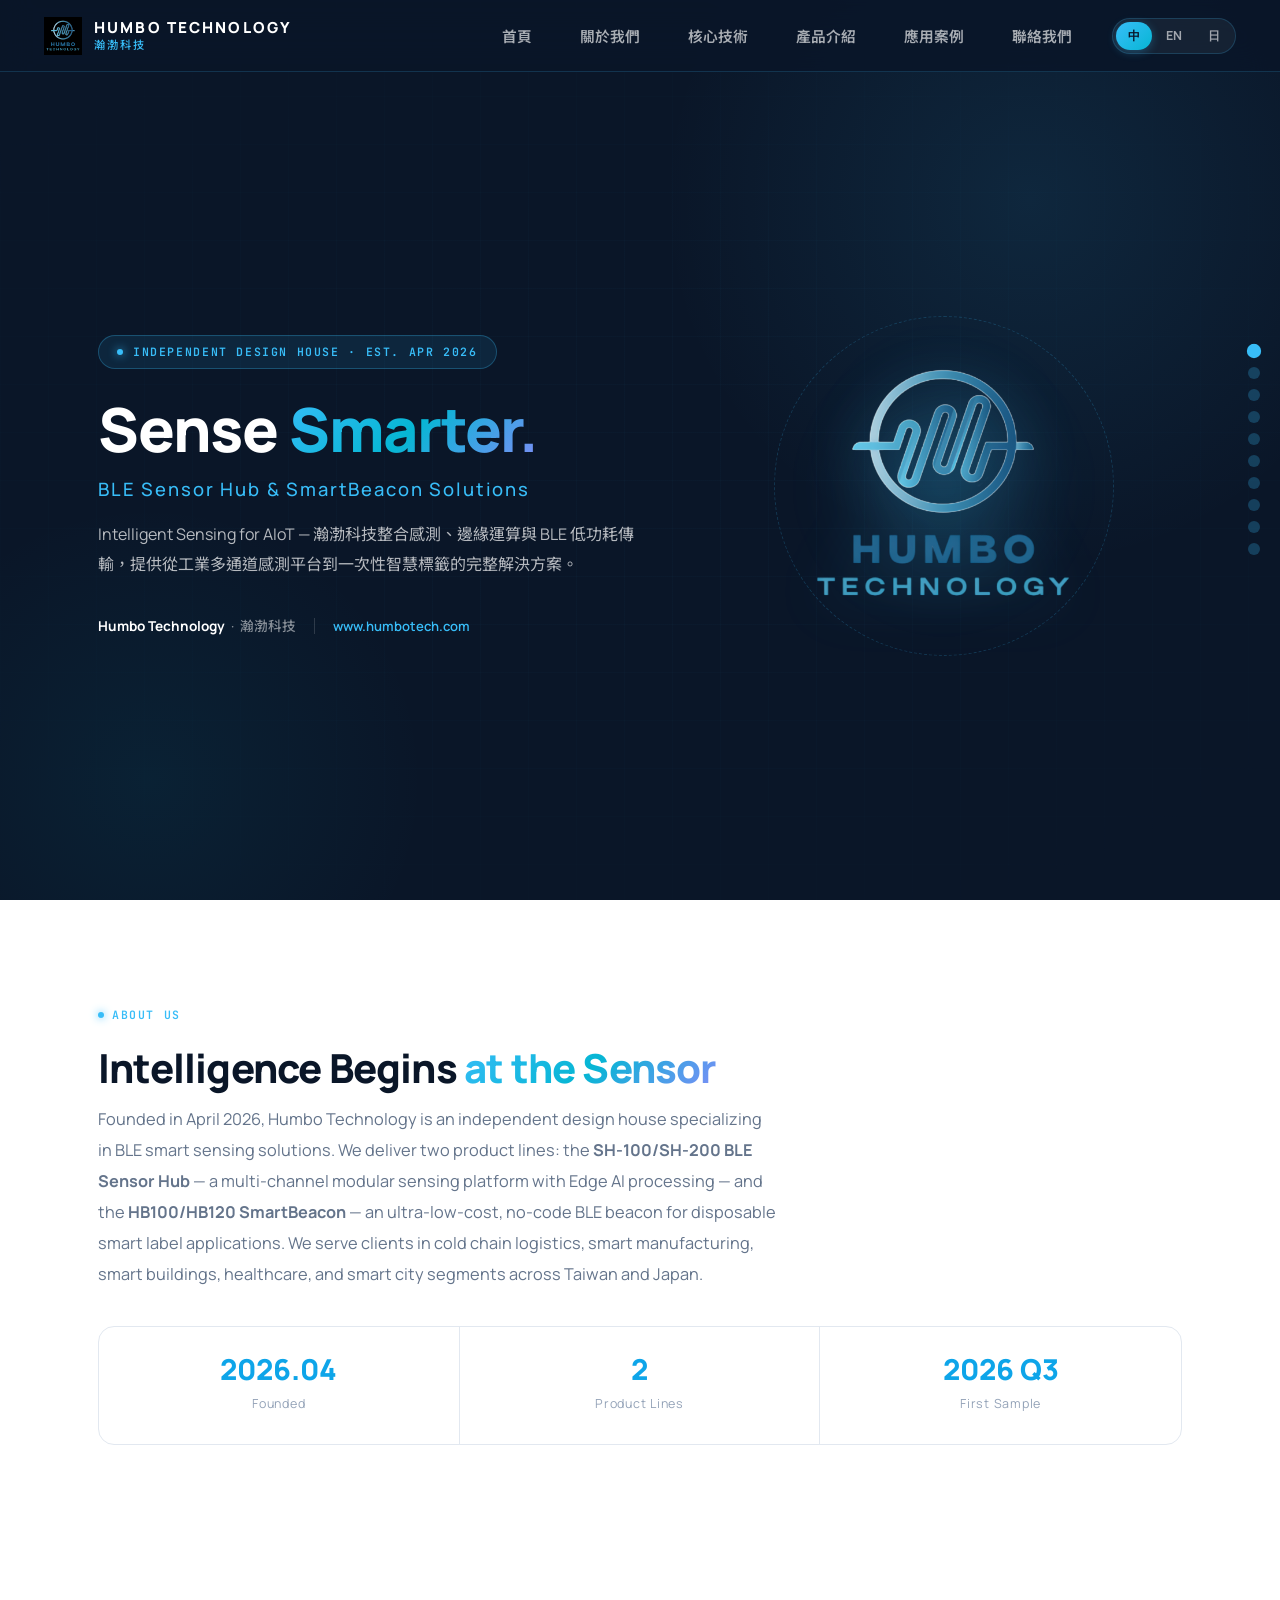
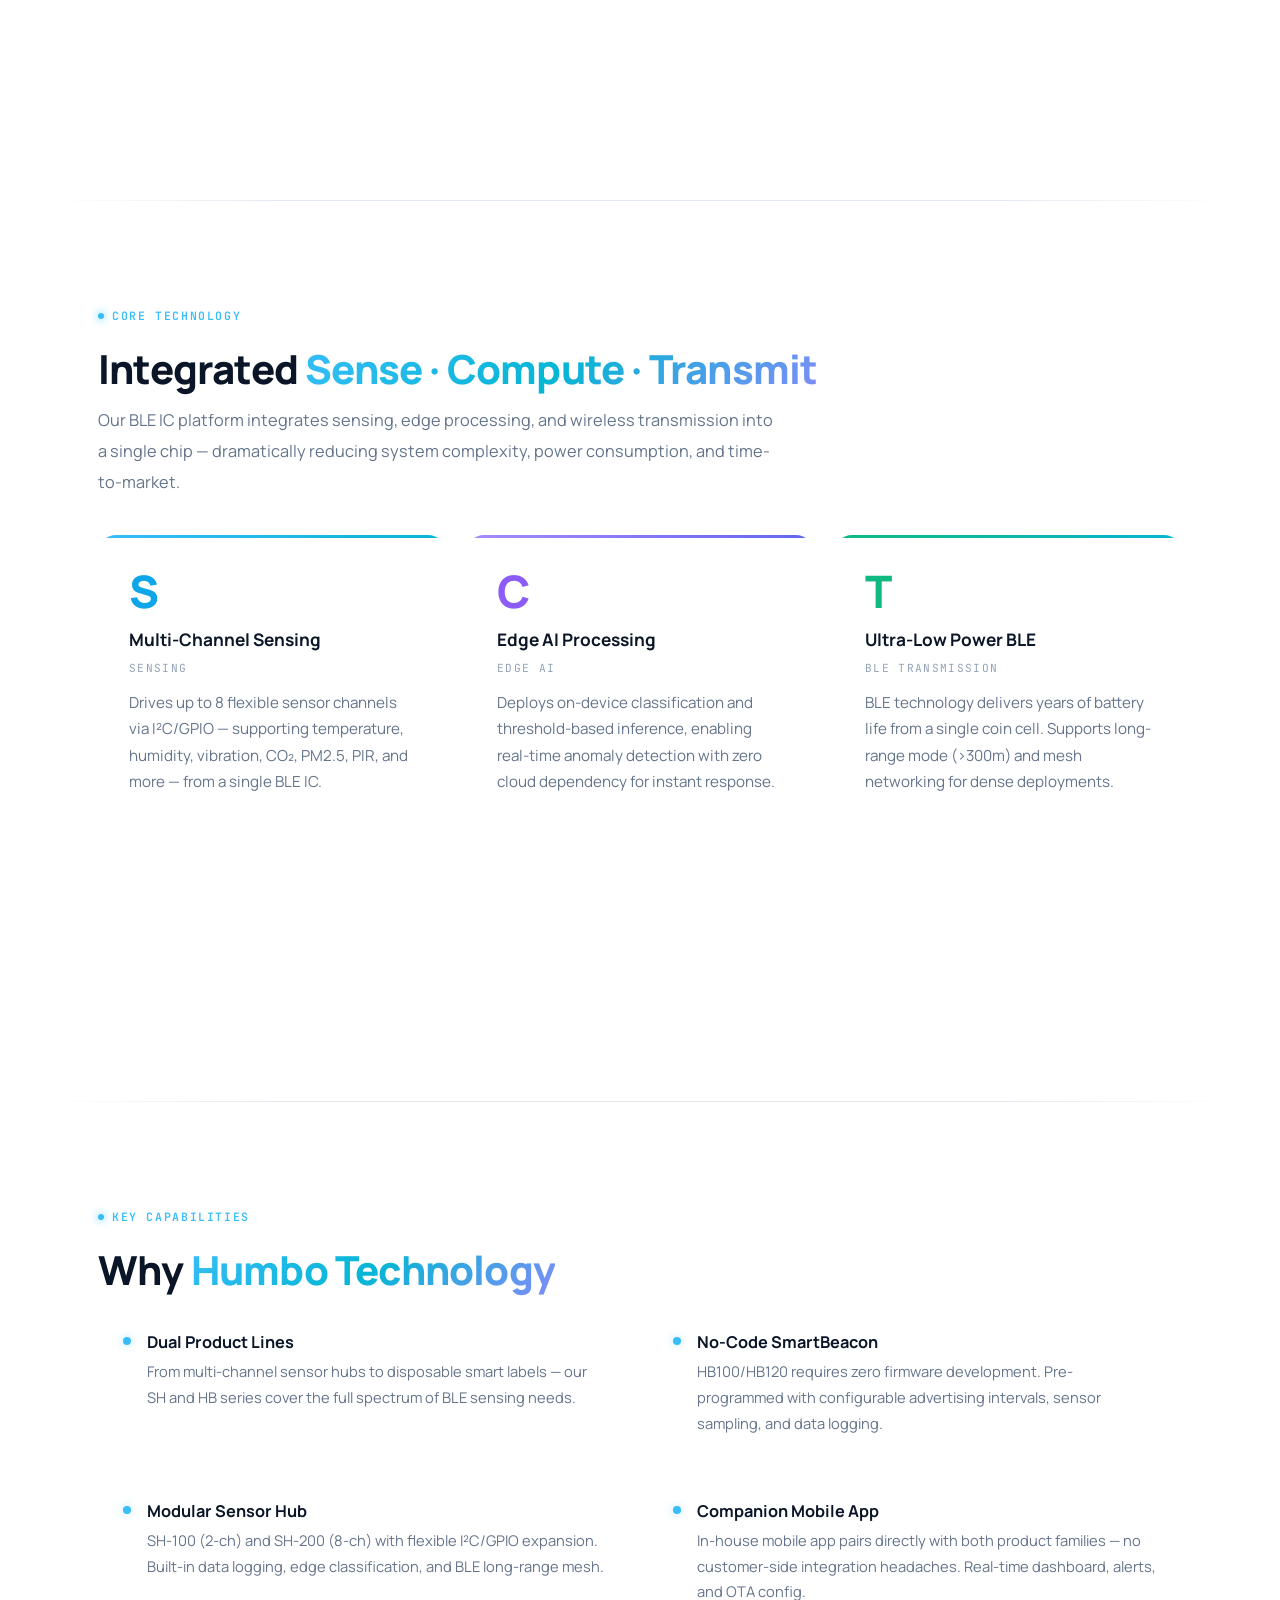
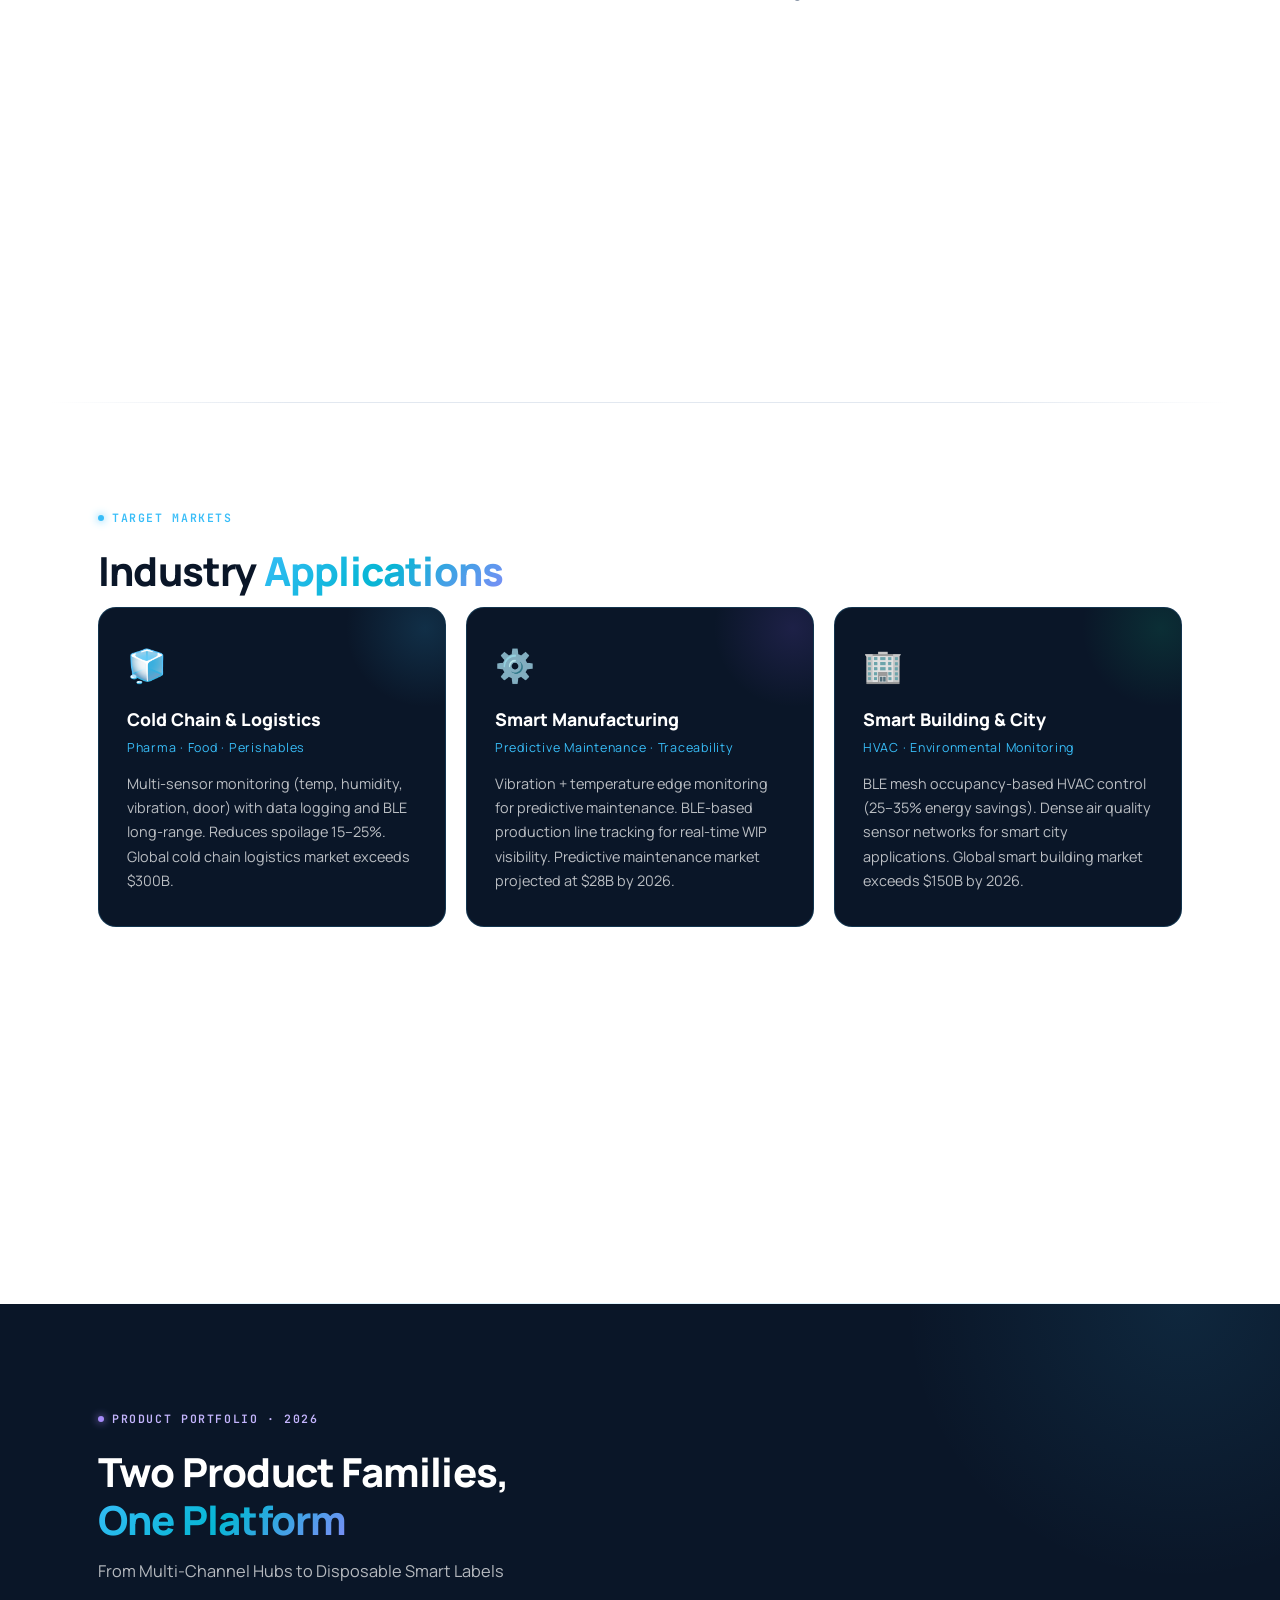
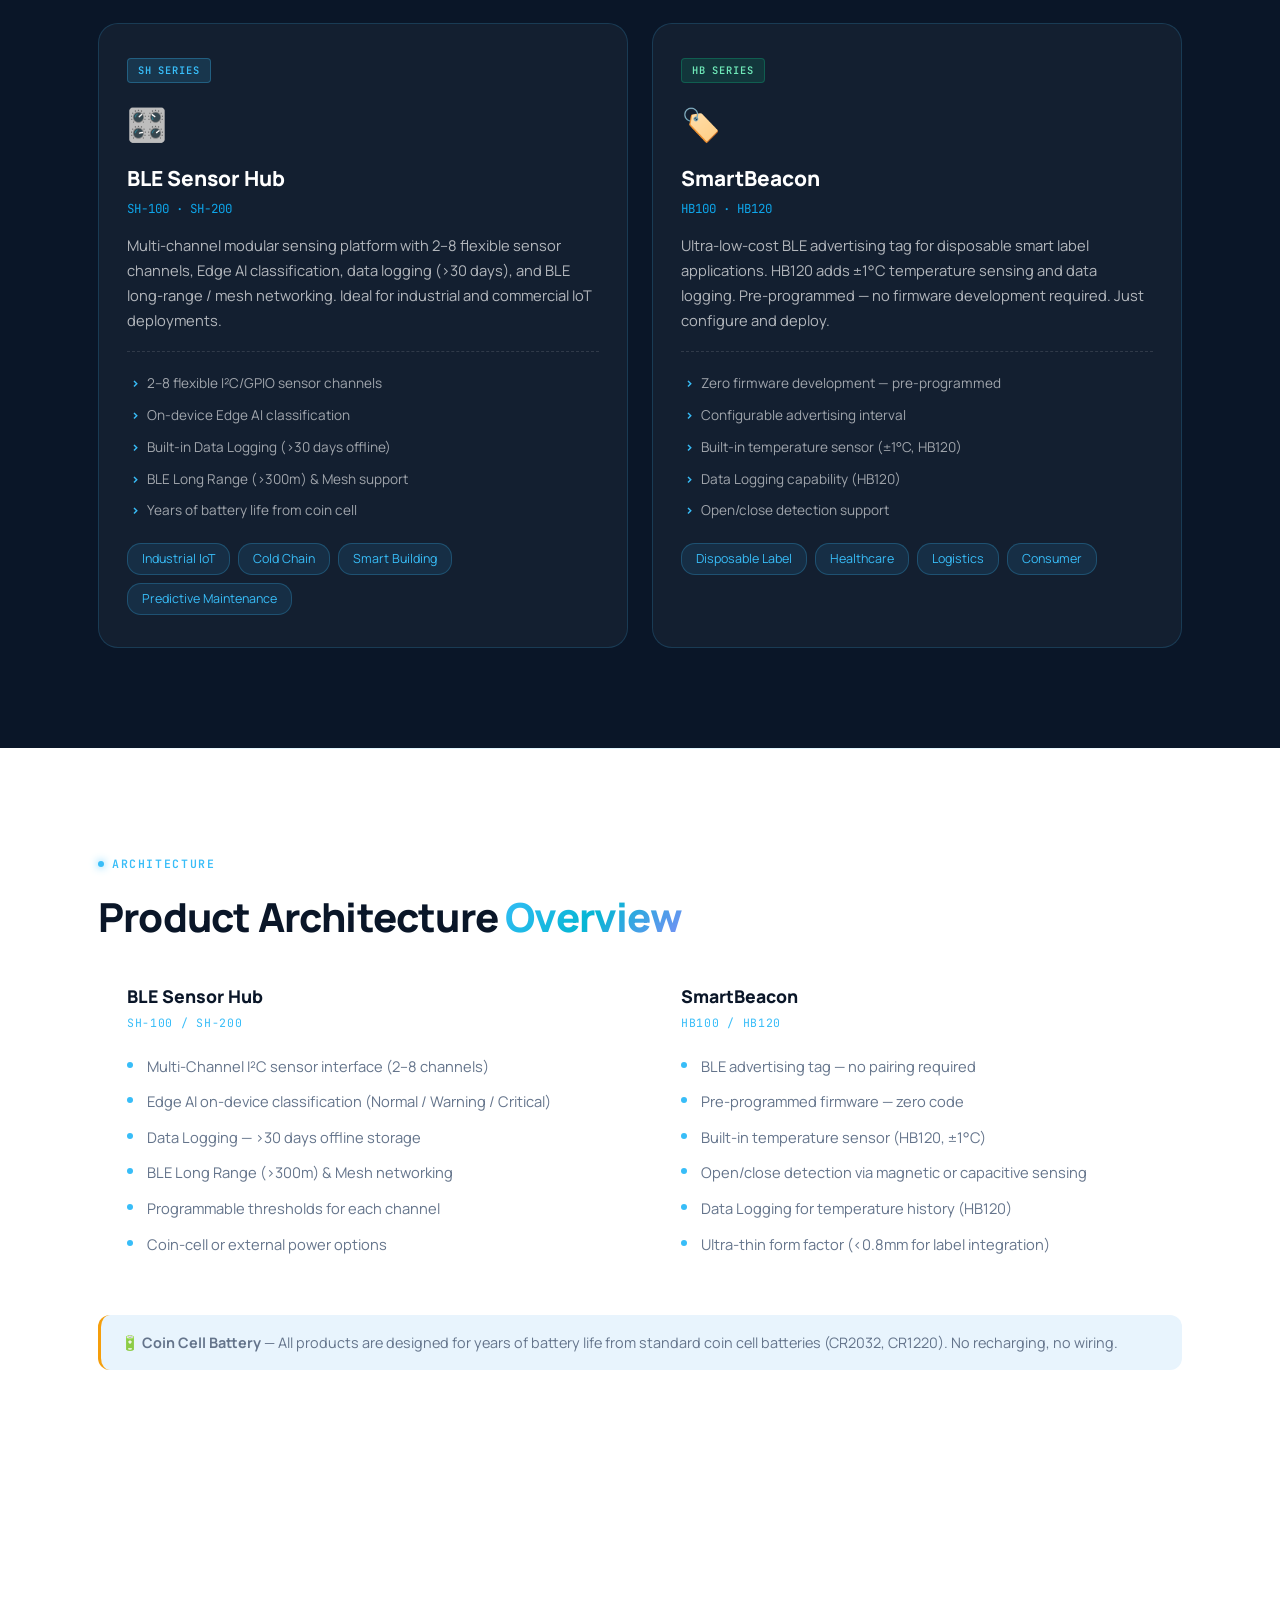
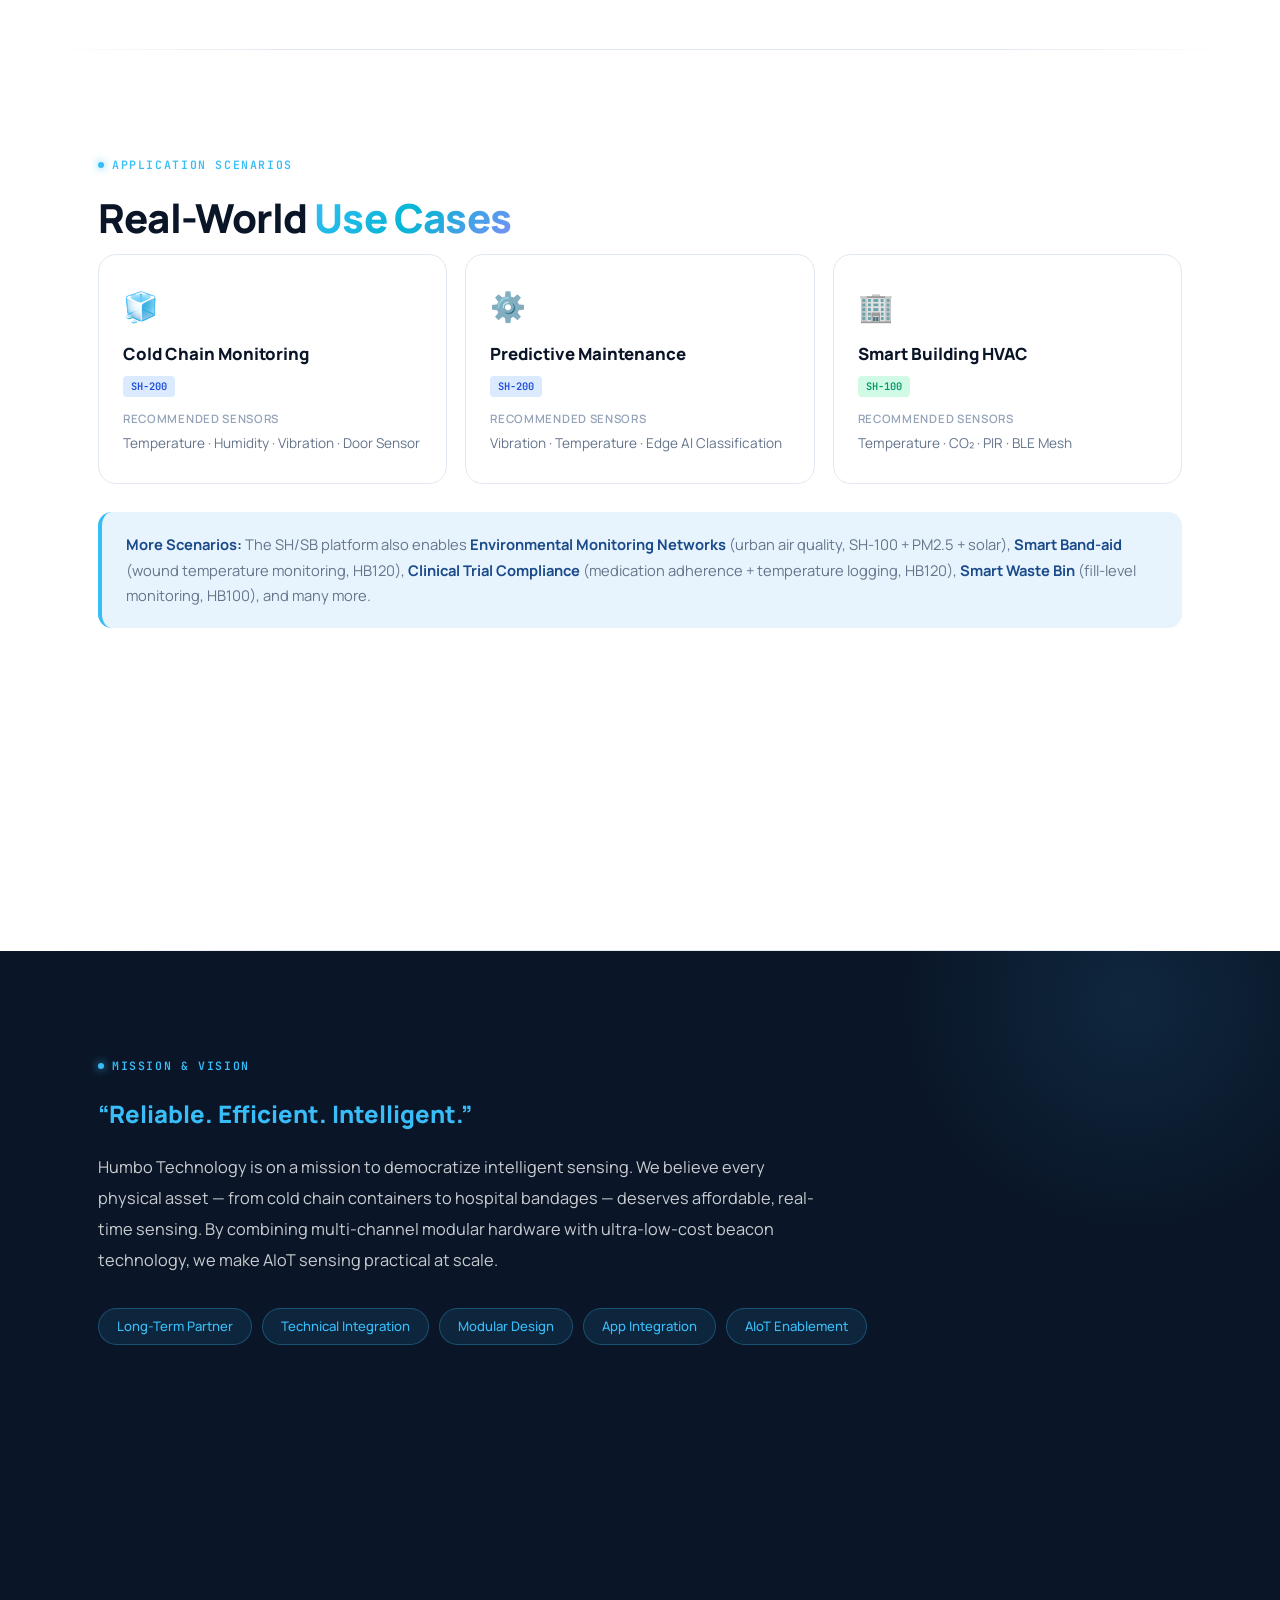
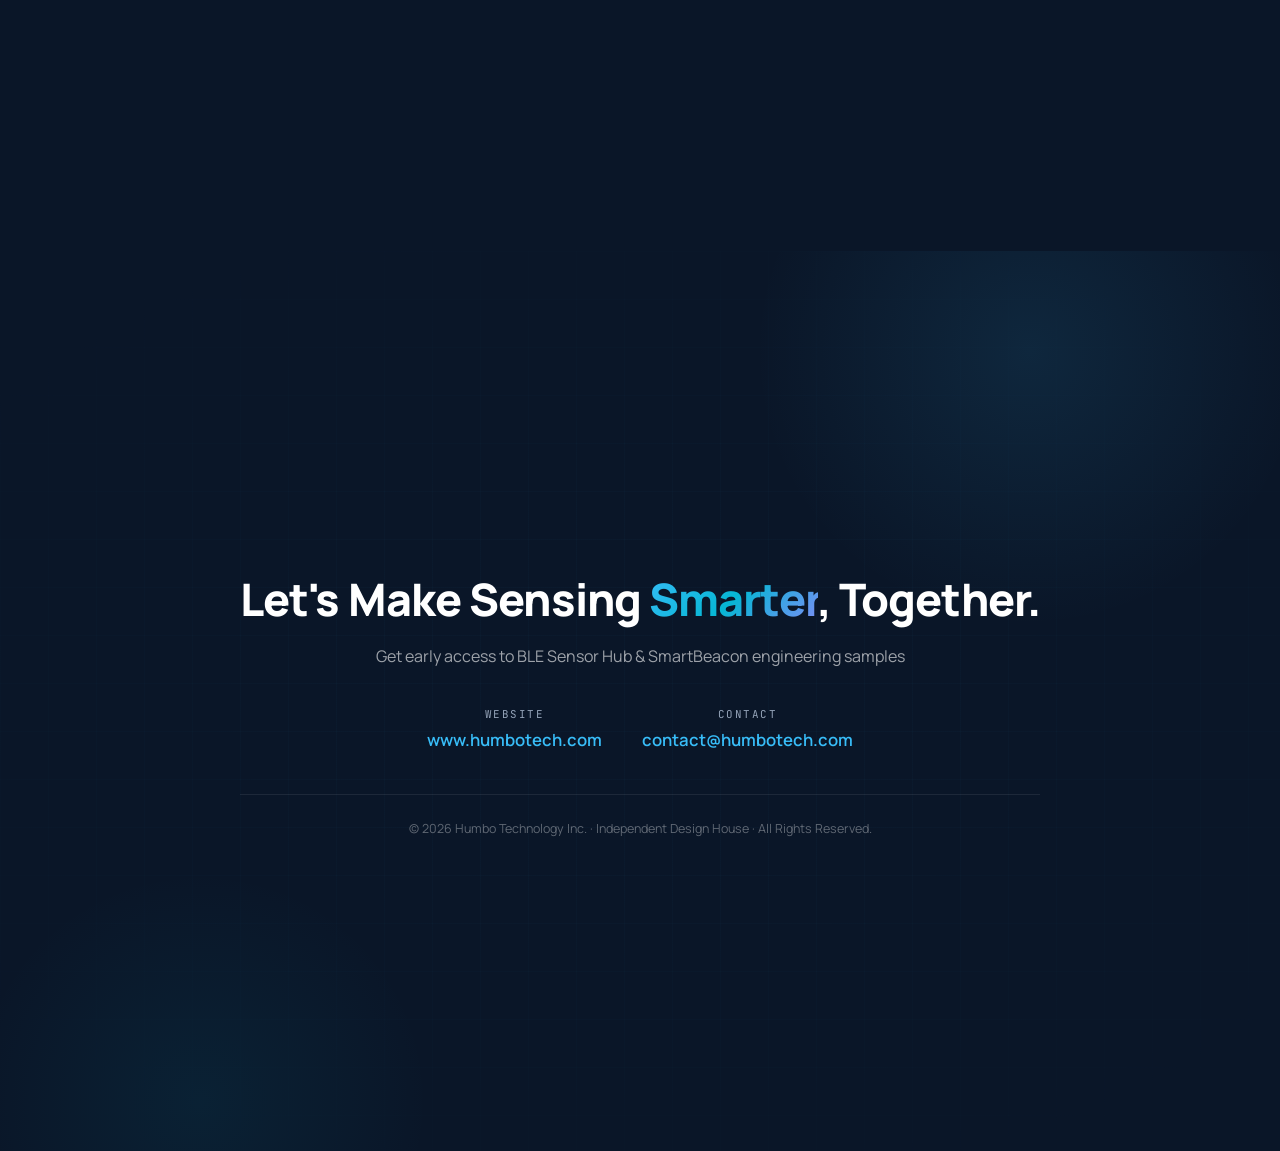
==== Humbo_Company_Profile.html @ feba9936 "modified to the css style" ====
<!DOCTYPE html>
<html lang="zh-TW">
<head>
<meta charset="UTF-8">
<meta name="viewport" content="width=device-width, initial-scale=1.0, maximum-scale=1.0">
<title data-i18n="title">瀚渤科技 Humbo Technology — Sense Smarter.</title>
<meta name="description" content="瀚渤科技 Humbo Technology Inc. BLE Sensor Hub & SmartBeacon 智慧感測解決方案。">
<link href="https://fonts.googleapis.com/css2?family=Noto+Sans+TC:wght@300;400;500;700;900&family=Manrope:wght@300;400;500;600;700;800&family=JetBrains+Mono:wght@400;600&display=swap" rel="stylesheet">
<link rel="stylesheet" href="theme.css?v=2">
<style>
/* Adjust first slide for sticky header */
.s1 {
  padding-top: 72px !important;
}

/* ── SLIDE ── */
.slide { min-height: 100vh; position: relative; overflow: hidden; }

/* ═══════════════ SLIDE 1: HERO (matches PPT) ═══════════════ */
.s1 {
  background: var(--navy);
  display: flex; align-items: center;
  padding: 0;
}
.s1-bg1 {
  position: absolute; pointer-events: none;
  width: 800px; height: 800px; border-radius: 50%;
  top: -200px; right: -150px;
  background: radial-gradient(circle, rgba(56,189,248,0.10) 0%, transparent 65%);
}
.s1-bg2 {
  position: absolute; pointer-events: none;
  width: 600px; height: 600px; border-radius: 50%;
  bottom: -180px; left: -150px;
  background: radial-gradient(circle, rgba(6,182,212,0.07) 0%, transparent 65%);
}
.s1-grid {
  position: absolute; inset: 0; pointer-events: none; opacity: 0.45;
  background-image: linear-gradient(rgba(56,189,248,0.05) 1px, transparent 1px),
    linear-gradient(90deg, rgba(56,189,248,0.05) 1px, transparent 1px);
  background-size: 48px 48px;
  mask-image: radial-gradient(ellipse 80% 70% at 50% 50%, black 30%, transparent 90%);
  -webkit-mask-image: radial-gradient(ellipse 80% 70% at 50% 50%, black 30%, transparent 90%);
}
.s1-inner {
  position: relative; z-index: 1;
  max-width: 1180px; margin: 0 auto; padding: 0 48px;
  display: grid; grid-template-columns: 1.15fr 1fr; gap: 60px;
  align-items: center;
  width: 100%;
}
.s1-left { min-width: 0; }
.s1-right {
  display: flex; align-items: center; justify-content: center;
}
.s1-logo {
  position: relative;
  display: flex; align-items: center; justify-content: center;
  aspect-ratio: 1/1; max-width: 340px; width: 100%;
}
.s1-logo::before {
  content: ''; position: absolute; inset: 10%;
  background: radial-gradient(circle at 50% 50%, rgba(56,189,248,0.20) 0%, rgba(56,189,248,0.06) 40%, transparent 70%);
  border-radius: 50%; filter: blur(20px);
  animation: breathe 5s ease-in-out infinite;
}
.s1-logo::after {
  content: ''; position: absolute; inset: 0;
  border-radius: 50%;
  border: 1px dashed rgba(56,189,248,0.20);
  animation: spin 60s linear infinite;
}
@keyframes breathe { 0%,100%{opacity:0.7;transform:scale(1)} 50%{opacity:1;transform:scale(1.06)} }
@keyframes spin { from{transform:rotate(0deg)} to{transform:rotate(360deg)} }
.s1-logo svg { position:relative; z-index:1; width:72%; height:auto; filter:drop-shadow(0 8px 28px rgba(56,189,248,0.22)); }

.s1-badge {
  display: inline-flex; align-items: center; gap: 10px;
  background: rgba(56,189,248,0.10);
  border: 1px solid rgba(56,189,248,0.28);
  border-radius: 24px; padding: 7px 18px;
  color: var(--accent);
  font-family: 'JetBrains Mono', monospace;
  font-size: 0.72rem; font-weight: 600;
  letter-spacing: 0.14em; text-transform: uppercase;
  margin-bottom: 28px;
}
.s1-badge .dot {
  width: 6px; height: 6px; background: var(--accent); border-radius: 50%;
  box-shadow: 0 0 10px var(--accent);
  animation: pulse 2.2s ease-in-out infinite;
}
@keyframes pulse { 0%,100%{opacity:1;transform:scale(1)} 50%{opacity:0.6;transform:scale(1.2)} }
.s1-slogan {
  font-family: 'Manrope', sans-serif;
  font-weight: 800;
  font-size: clamp(2.6rem, 5vw, 3.8rem);
  line-height: 1.05; letter-spacing: -0.02em;
  color: var(--white); margin-bottom: 14px;
}
.s1-slogan .accent {
  background: linear-gradient(135deg, #38bdf8 0%, #06b6d4 50%, #818cf8 100%);
  -webkit-background-clip: text; background-clip: text; -webkit-text-fill-color: transparent;
}
.s1-sub {
  font-size: 1.15rem; font-weight: 500;
  color: var(--accent); letter-spacing: 0.10em;
  margin-bottom: 16px;
}
.s1-desc {
  color: rgba(255,255,255,0.70);
  font-size: 1rem; line-height: 1.85;
  max-width: 540px; margin-bottom: 36px;
}
.s1-foot {
  display: flex; align-items: center; gap: 18px;
}
.s1-foot .left {
  color: rgba(255,255,255,0.50);
  font-size: 0.85rem; font-weight: 500;
}
.s1-foot .left strong { color: var(--white); font-weight: 700; }
.s1-foot .right {
  color: var(--accent);
  font-size: 0.82rem;
  font-family: 'Manrope', sans-serif;
  font-weight: 600; text-decoration: none;
}
.s1-foot .s1-sep { width:1px; height:16px; background:rgba(255,255,255,0.15); }

/* ═══════════════ SHARED ═══════════════ */
.slide-inner {
  max-width: 1180px; margin: 0 auto;
  padding: 100px 48px;
  position: relative; z-index: 1;
}

.s-tag {
  display: inline-flex; align-items: center; gap: 8px;
  font-family: 'JetBrains Mono', monospace;
  font-size: 0.72rem; font-weight: 600;
  letter-spacing: 0.14em; text-transform: uppercase;
  color: var(--accent);
  margin-bottom: 20px;
}
.s-tag::before {
  content: ''; width: 6px; height: 6px;
  background: var(--accent); border-radius: 50%;
  box-shadow: 0 0 8px var(--accent);
}
.s-title {
  font-family: 'Manrope', sans-serif;
  font-size: clamp(1.7rem, 3.4vw, 2.5rem);
  font-weight: 800; color: var(--navy);
  letter-spacing: -0.02em;
  margin-bottom: 12px; line-height: 1.2;
}
.s-title .accent {
  background: linear-gradient(135deg, #38bdf8 0%, #06b6d4 50%, #818cf8 100%);
  -webkit-background-clip: text; background-clip: text; -webkit-text-fill-color: transparent;
}
.s-body {
  font-size: 1.02rem; color: var(--gray);
  line-height: 1.9; max-width: 680px;
  margin-bottom: 36px;
}

/* ── STATS ── */
.stats {
  display: grid; grid-template-columns: repeat(3,1fr);
  background: var(--lg); border-radius: 16px;
  overflow: hidden; border: 1px solid #e2e8f0;
}
.stat { padding: 28px 24px; text-align: center; border-right: 1px solid #e2e8f0; }
.stat:last-child { border-right: none; }
.stat-num { font-family:'Manrope',sans-serif; font-weight:800; font-size:1.8rem; color:var(--accent-2); display:block; line-height:1; margin-bottom:6px; }
.stat-lbl { font-size:0.78rem; color:var(--muted); letter-spacing:0.06em; }

/* ── PILLARS ── */
.p-grid { display:grid; grid-template-columns:repeat(3,1fr); gap:20px; }
.p-card {
  background:var(--lg); border-radius:18px; padding:34px 30px;
  border:1px solid transparent; transition:all .3s ease;
  position:relative; overflow:hidden;
}
.p-card::before { content:''; position:absolute; top:0; left:0; right:0; height:3px; }
.p-card:nth-child(1)::before { background:linear-gradient(90deg,#38bdf8,#06b6d4); }
.p-card:nth-child(2)::before { background:linear-gradient(90deg,#a78bfa,#6366f1); }
.p-card:nth-child(3)::before { background:linear-gradient(90deg,#10b981,#06b6d4); }
.p-card:hover { transform:translateY(-5px); box-shadow:0 16px 40px rgba(26,74,138,0.12); border-color:var(--border); background:var(--white); }
.p-char { font-family:'Manrope',sans-serif; font-size:2.8rem; font-weight:900; line-height:1; margin-bottom:12px; }
.p-card:nth-child(1) .p-char { color:#0ea5e9; }
.p-card:nth-child(2) .p-char { color:#8b5cf6; }
.p-card:nth-child(3) .p-char { color:#10b981; }
.p-name { font-weight:700; font-size:1.08rem; color:var(--navy); margin-bottom:6px; }
.p-en { font-family:'JetBrains Mono',monospace; font-size:0.7rem; color:var(--muted); letter-spacing:0.12em; text-transform:uppercase; margin-bottom:12px; }
.p-desc { font-size:0.95rem; color:var(--gray); line-height:1.75; }

/* ── CAPS ── */
.c-grid { display:grid; grid-template-columns:1fr 1fr; gap:16px; }
.c-item { display:flex; gap:16px; align-items:flex-start; background:var(--lg); border-radius:14px; padding:22px 24px; border:1px solid transparent; transition:all .25s; }
.c-item:hover { border-color:var(--border); background:var(--light); }
.c-dot { width:8px; height:8px; border-radius:50%; background:var(--accent); flex-shrink:0; margin-top:8px; box-shadow:0 0 8px rgba(56,189,248,0.4); }
.c-text strong { display:block; font-size:1.02rem; color:var(--navy); margin-bottom:4px; font-weight:700; }
.c-text span { font-size:0.92rem; color:var(--gray); line-height:1.65; }

/* ── MARKETS ── */
.m-grid { display:grid; grid-template-columns:repeat(3,1fr); gap:20px; }
.m-card {
  background:var(--navy); border-radius:18px; padding:32px 28px;
  color:var(--white); border:1px solid var(--border);
  transition:all .3s; position:relative; overflow:hidden;
}
.m-card:hover { transform:translateY(-5px); border-color:rgba(56,189,248,0.4); box-shadow:0 16px 40px rgba(26,74,138,0.3); }
.m-card::before { content:''; position:absolute; top:-60px; right:-60px; width:160px; height:160px; border-radius:50%; pointer-events:none; }
.m-card:nth-child(1)::before { background:radial-gradient(circle,rgba(56,189,248,0.15),transparent 70%); }
.m-card:nth-child(2)::before { background:radial-gradient(circle,rgba(139,92,246,0.15),transparent 70%); }
.m-card:nth-child(3)::before { background:radial-gradient(circle,rgba(16,185,129,0.15),transparent 70%); }
.m-e { font-size:2rem; margin-bottom:14px; display:block; }
.m-t { font-family:'Manrope',sans-serif; font-size:1.1rem; font-weight:800; margin-bottom:4px; }
.m-st { font-size:0.78rem; color:var(--accent); letter-spacing:0.06em; margin-bottom:14px; }
.m-d { font-size:0.9rem; color:rgba(255,255,255,0.72); line-height:1.7; }

/* ── PRODUCT SECTION ── */
.slide-dark { background:var(--navy); }
.slide-dark .s-tag { color:#c4b5fd; }
.slide-dark .s-tag::before { background:#a78bfa; box-shadow:0 0 8px #a78bfa; }
.slide-dark .s-title { color:var(--white); }
.slide-dark .s-body { color:rgba(255,255,255,0.7); }
.prod-grid { display:grid; grid-template-columns:1fr 1fr; gap:24px; margin-top:28px; }
.prod-card {
  background:rgba(255,255,255,0.04); border:1px solid var(--border);
  border-radius:20px; padding:32px 28px; transition:all .3s;
  position:relative; overflow:hidden;
}
.prod-card:hover { background:rgba(255,255,255,0.07); border-color:rgba(56,189,248,0.35); transform:translateY(-4px); }
.prod-badge {
  display:inline-block; font-family:'JetBrains Mono',monospace;
  font-size:0.65rem; font-weight:600; padding:3px 10px; border-radius:4px;
  letter-spacing:0.08em; text-transform:uppercase; margin-bottom:16px;
}
.prod-badge.sh { background:rgba(56,189,248,0.15); color:var(--accent); border:1px solid rgba(56,189,248,0.3); }
.prod-badge.hb { background:rgba(16,185,129,0.15); color:#6ee7b7; border:1px solid rgba(16,185,129,0.3); }
.prod-icon { font-size:2rem; margin-bottom:12px; display:block; }
.prod-name { font-family:'Manrope',sans-serif; font-size:1.3rem; font-weight:800; color:var(--white); margin-bottom:4px; }
.prod-models { font-family:'JetBrains Mono',monospace; font-size:0.78rem; color:var(--accent-2); margin-bottom:14px; }
.prod-desc { font-size:0.92rem; color:rgba(255,255,255,0.68); line-height:1.7; margin-bottom:18px; }
.prod-specs { list-style:none; border-top:1px dashed rgba(255,255,255,0.12); padding-top:16px; }
.prod-specs li { font-size:0.85rem; color:rgba(255,255,255,0.6); padding:5px 0 5px 20px; position:relative; }
.prod-specs li::before { content:'›'; position:absolute; left:4px; color:var(--accent); font-weight:700; }
.prod-tags { display:flex; flex-wrap:wrap; gap:8px; margin-top:16px; }
.prod-tag { background:rgba(56,189,248,0.1); border:1px solid rgba(56,189,248,0.25); border-radius:14px; padding:5px 14px; font-size:0.78rem; color:var(--accent); }

/* ── ARCH ── */
.arch-grid { display:grid; grid-template-columns:1fr 1fr; gap:24px; }
.arch-card { background:var(--lg); border-radius:18px; padding:28px; border:1px solid transparent; transition:all .3s; }
.arch-card:hover { border-color:var(--border); box-shadow:0 12px 32px rgba(26,74,138,0.08); }
.arch-title { font-family:'Manrope',sans-serif; font-size:1.1rem; font-weight:800; color:var(--navy); margin-bottom:4px; }
.arch-sub { font-family:'JetBrains Mono',monospace; font-size:0.72rem; color:var(--accent); letter-spacing:0.06em; text-transform:uppercase; margin-bottom:16px; }
.arch-list { list-style:none; }
.arch-list li { font-size:0.92rem; color:var(--gray); padding:6px 0 6px 20px; position:relative; line-height:1.6; }
.arch-list li::before { content:''; position:absolute; left:0; top:13px; width:6px; height:6px; border-radius:50%; background:var(--accent); }
.arch-fn { margin-top:24px; padding:16px 20px; background:var(--light); border-radius:12px; font-size:0.9rem; color:var(--gray); border-left:3px solid var(--gold); }

/* ── SCENARIOS ── */
.sc-grid { display:grid; grid-template-columns:repeat(3,1fr); gap:18px; }
.sc-card { background:var(--white); border:1px solid #e2e8f0; border-radius:18px; padding:28px 24px; transition:all .3s; position:relative; overflow:hidden; }
.sc-card:hover { transform:translateY(-4px); border-color:var(--accent); box-shadow:0 18px 40px rgba(26,74,138,0.1); }
.sc-e { font-size:1.8rem; margin-bottom:12px; display:block; }
.sc-t { font-family:'Manrope',sans-serif; font-size:1.05rem; font-weight:800; color:var(--navy); margin-bottom:4px; }
.sc-chip { display:inline-block; font-family:'JetBrains Mono',monospace; font-size:0.65rem; font-weight:600; padding:2px 8px; border-radius:4px; margin-bottom:12px; }
.sc-chip.sh200 { background:#dbeafe; color:#1d4ed8; }
.sc-chip.sh100 { background:#d1fae5; color:#059669; }
.sc-s { font-size:0.85rem; color:var(--gray); line-height:1.7; }
.sc-s label { display:block; font-size:0.72rem; color:var(--muted); letter-spacing:0.06em; text-transform:uppercase; margin-bottom:4px; font-weight:600; }

.sc-more {
  margin-top:28px; padding:20px 24px;
  background:var(--light); border-radius:14px;
  border-left:4px solid var(--accent);
  font-size:0.92rem; color:var(--gray); line-height:1.7;
}
.sc-more strong { color:var(--blue); }

/* ── MISSION ── */
.slide-mission { background:var(--navy); }
.slide-mission .s-title { color:var(--white); }
.m-quote { font-family:'Manrope',sans-serif; font-size:1.5rem; font-weight:800; color:var(--accent); margin-bottom:18px; }
.m-body { font-size:1.02rem; color:rgba(255,255,255,0.78); line-height:1.9; max-width:720px; margin-bottom:32px; }
.m-tags { display:flex; gap:10px; flex-wrap:wrap; }
.m-tag { background:rgba(56,189,248,0.1); border:1px solid rgba(56,189,248,0.28); border-radius:22px; padding:7px 18px; font-size:0.82rem; color:var(--accent); font-weight:500; transition:all .2s; }
.m-tag:hover { background:rgba(56,189,248,0.18); transform:translateY(-2px); }

/* ── CLOSING ── */
.slide-closing {
  background:var(--navy);
  display:flex; align-items:center; justify-content:center;
  text-align:center; padding:80px 48px;
}
.cl-slogan { font-family:'Manrope',sans-serif; font-size:clamp(1.8rem,3.6vw,2.8rem); font-weight:800; color:var(--white); margin-bottom:10px; letter-spacing:-0.02em; }
.cl-slogan .accent { background:linear-gradient(135deg,#38bdf8 0%,#06b6d4 50%,#818cf8 100%); -webkit-background-clip:text; background-clip:text; -webkit-text-fill-color:transparent; }
.cl-sub { color:rgba(255,255,255,0.6); font-size:1rem; margin-bottom:36px; }
.cl-links { display:flex; gap:40px; justify-content:center; flex-wrap:wrap; }
.cl-link { text-align:center; }
.cl-link .lbl { font-family:'JetBrains Mono',monospace; font-size:0.68rem; color:var(--muted); letter-spacing:0.14em; text-transform:uppercase; margin-bottom:4px; }
.cl-link .val { font-size:1.05rem; font-weight:600; color:var(--white); }
.cl-link .val a { color:var(--accent); text-decoration:none; }
.cl-link .val a:hover { text-decoration:underline; }
.cl-brand { margin-top:40px; padding-top:24px; border-top:1px solid rgba(255,255,255,0.08); font-size:0.78rem; color:rgba(255,255,255,0.35); }

/* ── DIVIDER ── */
.s-div { height:1px; background:linear-gradient(90deg,transparent,#e2e8f0 20%,#e2e8f0 80%,transparent); max-width:1180px; margin:0 auto; }
.s-div.dark { background:linear-gradient(90deg,transparent,rgba(56,189,248,0.15) 20%,rgba(56,189,248,0.15) 80%,transparent); }

/* ── NAV DOTS ── */
.nav-dots {
  position:fixed; top:50%; right:20px; transform:translateY(-50%);
  z-index:999; display:flex; flex-direction:column; gap:10px;
}
.nav-dots a {
  width:12px; height:12px; border-radius:50%;
  background:rgba(56,189,248,0.25);
  border:2px solid transparent;
  transition:all .25s;
}
.nav-dots a:hover, .nav-dots a.active { background:var(--accent); border-color:rgba(56,189,248,0.5); transform:scale(1.2); }

/* ── RESPONSIVE ── */
@media (max-width:900px) {
  .s1-inner { grid-template-columns:1fr; gap:40px; padding:80px 24px; text-align:center; }
  .s1-right { display:none; }
  .s1-desc { margin-left:auto; margin-right:auto; }
  .s1-foot { justify-content:center; flex-wrap:wrap; }
  .s1-badge { margin-left:auto; margin-right:auto; }
  .slide-inner { padding:72px 24px; }
  .p-grid, .m-grid, .prod-grid, .arch-grid, .sc-grid { grid-template-columns:1fr; }
  .c-grid { grid-template-columns:1fr; }
  .stats { grid-template-columns:1fr; }
  .stat { border-right:none; border-bottom:1px solid #e2e8f0; }
  .stat:last-child { border-bottom:none; }
  .nav-dots { right:10px; }
  .nav-dots a { width:10px; height:10px; }
}

.fade-up { opacity:0; transform:translateY(24px); transition:opacity .6s ease, transform .6s ease; }
.fade-up.visible { opacity:1; transform:translateY(0); }
</style>
</head>
<body>

<nav>
  <div class="nav-container container-center">
    <div class="nav-logo" onclick="window.location.href='index.html'">
      <img src="logo.png" alt="Humbo Technology">
      <div class="brand">
        <span class="brand-en">HUMBO TECHNOLOGY</span>
        <span class="brand-zh" data-i18n="nav.brand_zh">瀚渤科技</span>
      </div>
    </div>
    
    <div class="nav-links">
      <button onclick="scrollToSlide('s1')" data-i18n="nav.home">首頁</button>
      <button onclick="scrollToSlide('s2')" data-i18n="nav.about">關於我們</button>
      <button onclick="scrollToSlide('s3')" data-i18n="nav.tech">核心技術</button>
      <button onclick="scrollToSlide('s6')" data-i18n="nav.products">產品介紹</button>
      <button onclick="scrollToSlide('s8')" data-i18n="nav.scenarios">應用案例</button>
      <button onclick="scrollToSlide('s10')" data-i18n="nav.contact">聯絡我們</button>
      
      <div class="lang-switcher" role="group" aria-label="Language">
        <button data-lang="zh" onclick="setLang('zh')" class="active">中</button>
        <button data-lang="en" onclick="setLang('en')">EN</button>
        <button data-lang="ja" onclick="setLang('ja')">日</button>
      </div>
    </div>
    
    <button class="hamburger-menu" id="hamburgerMenu" onclick="toggleMobileMenu()">
      <span></span>
      <span></span>
      <span></span>
    </button>
  </div>
</nav>

<!-- ═══ NAV DOTS ═══ -->
<div class="nav-dots">
  <a href="#s1" class="active"></a>
  <a href="#s2"></a>
  <a href="#s3"></a>
  <a href="#s4"></a>
  <a href="#s5"></a>
  <a href="#s6"></a>
  <a href="#s7"></a>
  <a href="#s8"></a>
  <a href="#s9"></a>
  <a href="#s10"></a>
</div>

<!-- ═══════════════ SLIDE 1: HERO ═══════════════ -->
<div class="slide s1" id="s1">
  <div class="s1-bg1"></div>
  <div class="s1-bg2"></div>
  <div class="s1-grid"></div>
  <div class="s1-inner">
    <div class="s1-left">
      <div class="s1-badge" data-i18n="s1.badge"><span class="dot"></span>INDEPENDENT DESIGN HOUSE · EST. APR 2026</div>
      <h1 class="s1-slogan" data-i18n="s1.slogan">Sense <span class="accent">Smarter.</span></h1>
      <div class="s1-sub" data-i18n="s1.sub">BLE Sensor Hub & SmartBeacon Solutions</div>
      <p class="s1-desc" data-i18n="s1.desc">Intelligent Sensing for AIoT — 瀚渤科技整合感測、邊緣運算與 BLE 低功耗傳輸，提供從工業多通道感測平台到一次性智慧標籤的完整解決方案。</p>
      <div class="s1-foot">
        <span class="left" data-i18n="s1.foot"><strong>Humbo Technology</strong> &nbsp;·&nbsp; 瀚渤科技</span>
        <span class="s1-sep"></span>
        <a class="right" href="https://www.humbotech.com">www.humbotech.com</a>
      </div>
    </div>
    <div class="s1-right">
      <div class="s1-logo">
        <img src="0-HUMBO%20logo%20%E8%88%87%E5%AD%97(%E9%80%8F%E6%98%8E%E8%83%8C%E6%99%AF)_0.png" alt="Humbo Technology Logo" style="position:relative;z-index:1;width:85%;height:auto;filter:drop-shadow(0 8px 28px rgba(56,189,248,0.22));border-radius:16px;">
      </div>
    </div>
  </div>
</div>

<!-- ═══════════════ SLIDE 2: ABOUT ═══════════════ -->
<div class="slide" id="s2">
  <div class="slide-inner">
    <div class="s-tag" data-i18n="s2.tag">ABOUT US</div>
    <h2 class="s-title" data-i18n="s2.title">Intelligence Begins <span class="accent">at the Sensor</span></h2>
    <p class="s-body fade-up" data-i18n="s2.body">
      Founded in April 2026, Humbo Technology is an independent design house specializing in BLE smart sensing solutions. We deliver two product lines: the <strong>SH-100/SH-200 BLE Sensor Hub</strong> — a multi-channel modular sensing platform with Edge AI processing — and the <strong>HB100/HB120 SmartBeacon</strong> — an ultra-low-cost, no-code BLE beacon for disposable smart label applications. We serve clients in cold chain logistics, smart manufacturing, smart buildings, healthcare, and smart city segments across Taiwan and Japan.
    </p>
    <div class="stats fade-up">
      <div class="stat">
        <span class="stat-num">2026.04</span>
        <span class="stat-lbl" data-i18n="s2.sl1">Founded</span>
      </div>
      <div class="stat">
        <span class="stat-num">2</span>
        <span class="stat-lbl" data-i18n="s2.sl2">Product Lines</span>
      </div>
      <div class="stat">
        <span class="stat-num">2026 Q3</span>
        <span class="stat-lbl" data-i18n="s2.sl3">First Sample</span>
      </div>
    </div>
  </div>
</div>

<div class="s-div"></div>

<!-- ═══════════════ SLIDE 3: CORE TECH ═══════════════ -->
<div class="slide" id="s3">
  <div class="slide-inner">
    <div class="s-tag" data-i18n="s3.tag">CORE TECHNOLOGY</div>
    <h2 class="s-title" data-i18n="s3.title">Integrated <span class="accent">Sense · Compute · Transmit</span></h2>
    <p class="s-body fade-up" data-i18n="s3.body">Our BLE IC platform integrates sensing, edge processing, and wireless transmission into a single chip — dramatically reducing system complexity, power consumption, and time-to-market.</p>
    <div class="p-grid">
      <div class="p-card fade-up">
        <div class="p-char">S</div>
        <div class="p-name" data-i18n="s3.p1n">Multi-Channel Sensing</div>
        <div class="p-en">SENSING</div>
        <div class="p-desc" data-i18n="s3.p1d">Drives up to 8 flexible sensor channels via I²C/GPIO — supporting temperature, humidity, vibration, CO₂, PM2.5, PIR, and more — from a single BLE IC.</div>
      </div>
      <div class="p-card fade-up">
        <div class="p-char">C</div>
        <div class="p-name" data-i18n="s3.p2n">Edge AI Processing</div>
        <div class="p-en">EDGE AI</div>
        <div class="p-desc" data-i18n="s3.p2d">Deploys on-device classification and threshold-based inference, enabling real-time anomaly detection with zero cloud dependency for instant response.</div>
      </div>
      <div class="p-card fade-up">
        <div class="p-char">T</div>
        <div class="p-name" data-i18n="s3.p3n">Ultra-Low Power BLE</div>
        <div class="p-en">BLE TRANSMISSION</div>
        <div class="p-desc" data-i18n="s3.p3d">BLE technology delivers years of battery life from a single coin cell. Supports long-range mode (>300m) and mesh networking for dense deployments.</div>
      </div>
    </div>
  </div>
</div>

<div class="s-div"></div>

<!-- ═══════════════ SLIDE 4: WHY HUMBO ═══════════════ -->
<div class="slide" id="s4">
  <div class="slide-inner">
    <div class="s-tag" data-i18n="s4.tag">KEY CAPABILITIES</div>
    <h2 class="s-title" data-i18n="s4.title">Why <span class="accent">Humbo Technology</span></h2>
    <div class="c-grid">
      <div class="c-item fade-up">
        <div class="c-dot"></div>
        <div class="c-text">
          <strong data-i18n="s4.c1t">Dual Product Lines</strong>
          <span data-i18n="s4.c1d">From multi-channel sensor hubs to disposable smart labels — our SH and HB series cover the full spectrum of BLE sensing needs.</span>
        </div>
      </div>
      <div class="c-item fade-up">
        <div class="c-dot"></div>
        <div class="c-text">
          <strong data-i18n="s4.c2t">No-Code SmartBeacon</strong>
          <span data-i18n="s4.c2d">HB100/HB120 requires zero firmware development. Pre-programmed with configurable advertising intervals, sensor sampling, and data logging.</span>
        </div>
      </div>
      <div class="c-item fade-up">
        <div class="c-dot"></div>
        <div class="c-text">
          <strong data-i18n="s4.c3t">Modular Sensor Hub</strong>
          <span data-i18n="s4.c3d">SH-100 (2-ch) and SH-200 (8-ch) with flexible I²C/GPIO expansion. Built-in data logging, edge classification, and BLE long-range mesh.</span>
        </div>
      </div>
      <div class="c-item fade-up">
        <div class="c-dot"></div>
        <div class="c-text">
          <strong data-i18n="s4.c4t">Companion Mobile App</strong>
          <span data-i18n="s4.c4d">In-house mobile app pairs directly with both product families — no customer-side integration headaches. Real-time dashboard, alerts, and OTA config.</span>
        </div>
      </div>
    </div>
  </div>
</div>

<div class="s-div"></div>

<!-- ═══════════════ SLIDE 5: MARKETS ═══════════════ -->
<div class="slide" id="s5">
  <div class="slide-inner">
    <div class="s-tag" data-i18n="s5.tag">TARGET MARKETS</div>
    <h2 class="s-title" data-i18n="s5.title">Industry <span class="accent">Applications</span></h2>
    <div class="m-grid">
      <div class="m-card fade-up">
        <span class="m-e">🧊</span>
        <div class="m-t" data-i18n="s5.m1t">Cold Chain & Logistics</div>
        <div class="m-st" data-i18n="s5.m1s">Pharma · Food · Perishables</div>
        <div class="m-d" data-i18n="s5.m1d">Multi-sensor monitoring (temp, humidity, vibration, door) with data logging and BLE long-range. Reduces spoilage 15–25%. Global cold chain logistics market exceeds $300B.</div>
      </div>
      <div class="m-card fade-up">
        <span class="m-e">⚙️</span>
        <div class="m-t" data-i18n="s5.m2t">Smart Manufacturing</div>
        <div class="m-st" data-i18n="s5.m2s">Predictive Maintenance · Traceability</div>
        <div class="m-d" data-i18n="s5.m2d">Vibration + temperature edge monitoring for predictive maintenance. BLE-based production line tracking for real-time WIP visibility. Predictive maintenance market projected at $28B by 2026.</div>
      </div>
      <div class="m-card fade-up">
        <span class="m-e">🏢</span>
        <div class="m-t" data-i18n="s5.m3t">Smart Building & City</div>
        <div class="m-st" data-i18n="s5.m3s">HVAC · Environmental Monitoring</div>
        <div class="m-d" data-i18n="s5.m3d">BLE mesh occupancy-based HVAC control (25–35% energy savings). Dense air quality sensor networks for smart city applications. Global smart building market exceeds $150B by 2026.</div>
      </div>
    </div>
  </div>
</div>

<div class="s-div dark"></div>

<!-- ═══════════════ SLIDE 6: PRODUCT ═══════════════ -->
<div class="slide slide-dark" id="s6">
  <div class="s1-bg1" style="width:600px;height:600px;top:-300px;right:-200px;"></div>
  <div class="slide-inner">
    <div class="s-tag" data-i18n="s6.tag">PRODUCT PORTFOLIO · 2026</div>
    <h2 class="s-title"><span data-i18n="s6.t1">Two Product Families,</span><br><span class="accent" data-i18n="s6.t2">One Platform</span></h2>
    <p class="s-body" data-i18n="s6.tagline">From Multi-Channel Hubs to Disposable Smart Labels</p>
    <div class="prod-grid">
      <div class="prod-card fade-up">
        <span class="prod-badge sh">SH SERIES</span>
        <span class="prod-icon">🎛️</span>
        <div class="prod-name" data-i18n="s6.p1n">BLE <span style="color:#fff">Sensor Hub</span></div>
        <div class="prod-models">SH-100 · SH-200</div>
        <div class="prod-desc" data-i18n="s6.p1d">Multi-channel modular sensing platform with 2–8 flexible sensor channels, Edge AI classification, data logging (>30 days), and BLE long-range / mesh networking. Ideal for industrial and commercial IoT deployments.</div>
        <ul class="prod-specs">
          <li>2–8 flexible I²C/GPIO sensor channels</li>
          <li>On-device Edge AI classification</li>
          <li>Built-in Data Logging (>30 days offline)</li>
          <li>BLE Long Range (>300m) & Mesh support</li>
          <li>Years of battery life from coin cell</li>
        </ul>
        <div class="prod-tags">
          <span class="prod-tag">Industrial IoT</span>
          <span class="prod-tag">Cold Chain</span>
          <span class="prod-tag">Smart Building</span>
          <span class="prod-tag">Predictive Maintenance</span>
        </div>
      </div>
      <div class="prod-card fade-up">
        <span class="prod-badge hb">HB SERIES</span>
        <span class="prod-icon">🏷️</span>
        <div class="prod-name" data-i18n="s6.p2n"><span style="color:#fff">Smart</span>Beacon</div>
        <div class="prod-models">HB100 · HB120</div>
        <div class="prod-desc" data-i18n="s6.p2d">Ultra-low-cost BLE advertising tag for disposable smart label applications. HB120 adds ±1°C temperature sensing and data logging. Pre-programmed — no firmware development required. Just configure and deploy.</div>
        <ul class="prod-specs">
          <li>Zero firmware development — pre-programmed</li>
          <li>Configurable advertising interval</li>
          <li>Built-in temperature sensor (±1°C, HB120)</li>
          <li>Data Logging capability (HB120)</li>
          <li>Open/close detection support</li>
        </ul>
        <div class="prod-tags">
          <span class="prod-tag">Disposable Label</span>
          <span class="prod-tag">Healthcare</span>
          <span class="prod-tag">Logistics</span>
          <span class="prod-tag">Consumer</span>
        </div>
      </div>
    </div>
  </div>
</div>

<div class="s-div dark"></div>

<!-- ═══════════════ SLIDE 7: ARCH ═══════════════ -->
<div class="slide" id="s7">
  <div class="slide-inner">
    <div class="s-tag" data-i18n="s7.tag">ARCHITECTURE</div>
    <h2 class="s-title" data-i18n="s7.title">Product Architecture <span class="accent">Overview</span></h2>
    <div class="arch-grid">
      <div class="arch-card fade-up">
        <div class="arch-title" data-i18n="s7.a1t">BLE Sensor Hub</div>
        <div class="arch-sub">SH-100 / SH-200</div>
        <ul class="arch-list">
          <li>Multi-Channel I²C sensor interface (2–8 channels)</li>
          <li>Edge AI on-device classification (Normal / Warning / Critical)</li>
          <li>Data Logging — &gt;30 days offline storage</li>
          <li>BLE Long Range (&gt;300m) &amp; Mesh networking</li>
          <li>Programmable thresholds for each channel</li>
          <li>Coin-cell or external power options</li>
        </ul>
      </div>
      <div class="arch-card fade-up">
        <div class="arch-title" data-i18n="s7.a2t">SmartBeacon</div>
        <div class="arch-sub">HB100 / HB120</div>
        <ul class="arch-list">
          <li>BLE advertising tag — no pairing required</li>
          <li>Pre-programmed firmware — zero code</li>
          <li>Built-in temperature sensor (HB120, ±1°C)</li>
          <li>Open/close detection via magnetic or capacitive sensing</li>
          <li>Data Logging for temperature history (HB120)</li>
          <li>Ultra-thin form factor (&lt;0.8mm for label integration)</li>
        </ul>
      </div>
    </div>
    <div class="arch-fn">
      <strong>🔋 Coin Cell Battery</strong> — All products are designed for years of battery life from standard coin cell batteries (CR2032, CR1220). No recharging, no wiring.
    </div>
  </div>
</div>

<div class="s-div"></div>

<!-- ═══════════════ SLIDE 8: SCENARIOS ═══════════════ -->
<div class="slide" id="s8">
  <div class="slide-inner">
    <div class="s-tag" data-i18n="s8.tag">APPLICATION SCENARIOS</div>
    <h2 class="s-title" data-i18n="s8.title">Real-World <span class="accent">Use Cases</span></h2>
    <div class="sc-grid">
      <div class="sc-card fade-up">
        <span class="sc-e">🧊</span>
        <div class="sc-t" data-i18n="s8.sc1t">Cold Chain Monitoring</div>
        <span class="sc-chip sh200">SH-200</span>
        <div class="sc-s"><label>Recommended Sensors</label>Temperature · Humidity · Vibration · Door Sensor</div>
      </div>
      <div class="sc-card fade-up">
        <span class="sc-e">⚙️</span>
        <div class="sc-t" data-i18n="s8.sc2t">Predictive Maintenance</div>
        <span class="sc-chip sh200">SH-200</span>
        <div class="sc-s"><label>Recommended Sensors</label>Vibration · Temperature · Edge AI Classification</div>
      </div>
      <div class="sc-card fade-up">
        <span class="sc-e">🏢</span>
        <div class="sc-t" data-i18n="s8.sc3t">Smart Building HVAC</div>
        <span class="sc-chip sh100">SH-100</span>
        <div class="sc-s"><label>Recommended Sensors</label>Temperature · CO₂ · PIR · BLE Mesh</div>
      </div>
    </div>
    <div class="sc-more" data-i18n="s8.more">
      <strong>More Scenarios:</strong> The SH/SB platform also enables <strong>Environmental Monitoring Networks</strong> (urban air quality, SH-100 + PM2.5 + solar), <strong>Smart Band-aid</strong> (wound temperature monitoring, HB120), <strong>Clinical Trial Compliance</strong> (medication adherence + temperature logging, HB120), <strong>Smart Waste Bin</strong> (fill-level monitoring, HB100), and many more.
    </div>
  </div>
</div>

<div class="s-div"></div>

<!-- ═══════════════ SLIDE 9: MISSION ═══════════════ -->
<div class="slide slide-mission" id="s9">
  <div class="s1-bg1" style="width:500px;height:500px;top:-200px;right:-100px;"></div>
  <div class="slide-inner">
    <div class="s-tag" data-i18n="s9.tag">MISSION & VISION</div>
    <div class="m-quote" data-i18n="s9.quote">&ldquo;Reliable. Efficient. Intelligent.&rdquo;</div>
    <p class="m-body" data-i18n="s9.body">
      Humbo Technology is on a mission to democratize intelligent sensing. We believe every physical asset — from cold chain containers to hospital bandages — deserves affordable, real-time sensing. By combining multi-channel modular hardware with ultra-low-cost beacon technology, we make AIoT sensing practical at scale.
    </p>
    <div class="m-tags">
      <span class="m-tag" data-i18n="s9.t1">Long-Term Partner</span>
      <span class="m-tag" data-i18n="s9.t2">Technical Integration</span>
      <span class="m-tag" data-i18n="s9.t3">Modular Design</span>
      <span class="m-tag" data-i18n="s9.t4">App Integration</span>
      <span class="m-tag" data-i18n="s9.t5">AIoT Enablement</span>
    </div>
  </div>
</div>

<!-- ═══════════════ SLIDE 10: CLOSING ═══════════════ -->
<div class="slide slide-closing" id="s10">
  <div class="s1-bg1" style="width:600px;height:600px;top:-200px;right:-50px;"></div>
  <div class="s1-bg2" style="width:500px;height:500px;bottom:-200px;left:-50px;"></div>
  <div class="s1-grid"></div>
  <div style="position:relative;z-index:1;">
    <div class="cl-slogan" data-i18n="s10.slogan">Let's Make Sensing <span class="accent">Smarter</span>, Together.</div>
    <p class="cl-sub" data-i18n="s10.sub">Get early access to BLE Sensor Hub & SmartBeacon engineering samples</p>
    <div class="cl-links">
      <div class="cl-link">
        <div class="lbl" data-i18n="s10.wl">WEBSITE</div>
        <div class="val"><a href="https://www.humbotech.com">www.humbotech.com</a></div>
      </div>
      <div class="cl-link">
        <div class="lbl" data-i18n="s10.cl">CONTACT</div>
        <div class="val"><a href="mailto:contact@humbotech.com">contact@humbotech.com</a></div>
      </div>
    </div>
    <div class="cl-brand" data-i18n="s10.brand">© 2026 Humbo Technology Inc. · Independent Design House · All Rights Reserved.</div>
  </div>
</div>

<script>
// ── Nav dots ──
const dots = document.querySelectorAll('.nav-dots a');
const slides = document.querySelectorAll('.slide');
function updateDots() {
  let cur = 0;
  slides.forEach((s, i) => {
    const r = s.getBoundingClientRect();
    if (r.top <= window.innerHeight / 2) cur = i;
  });
  dots.forEach((a, i) => a.classList.toggle('active', i === cur));
}
window.addEventListener('scroll', updateDots);
updateDots();

// ── Fade up ──
const obs = new IntersectionObserver(entries => {
  entries.forEach(e => { if (e.isIntersecting) e.target.classList.add('visible'); });
}, { threshold: 0.1 });
document.querySelectorAll('.fade-up').forEach(el => obs.observe(el));

// ── i18n ──
const I18N = {zh:{},en:{},ja:{}};

// ====== ZH ======
I18N.zh = {
  'title': '瀚渤科技 Humbo Technology — Sense Smarter.',
  's1.badge': '獨立設計公司 · 2026 年 4 月成立',
  's1.slogan': 'Sense <span class="accent">Smarter.</span>',
  's1.sub': 'BLE Sensor Hub 與 SmartBeacon 解決方案',
  's1.desc': '瀚渤科技整合感測、邊緣運算與 BLE 低功耗傳輸，提供從工業多通道感測平台到一次性智慧標籤的完整解決方案。',
  's1.foot': '<strong>瀚渤科技</strong> &nbsp;·&nbsp; Humbo Technology',
  's2.tag': '關於 我們',
  's2.title': '智慧始於<span class="accent">感測</span>',
  's2.body': '瀚渤科技成立於 2026 年 4 月，是專注於 BLE 智慧感測解決方案的獨立設計公司。我們提供兩大產品線：<strong>SH-100/SH-200 BLE Sensor Hub</strong> 多通道模組化感測平台（搭載 Edge AI），以及 <strong>HB100/HB120 SmartBeacon</strong> 超低成本免編碼 BLE 標籤。服務涵蓋冷鏈物流、智慧製造、智慧建築、醫療與智慧城市領域，主要市場為台灣與日本。',
  's2.sl1': '成立', 's2.sl2': '產品線', 's2.sl3': '首款樣品',
  's3.tag': '核心 技術',
  's3.title': '感 · 算 · 傳 <span class="accent">一體整合</span>',
  's3.body': '我們的 BLE IC 平台將感測、邊緣處理與無線傳輸整合於單一晶片，大幅降低系統複雜度、功耗與上市時間。',
  's3.p1n': '多通道感測', 's3.p1d': '單顆 BLE IC 驅動最多 8 通道感測器（I²C/GPIO），支援溫度、濕度、振動、CO₂、PM2.5、PIR 等，彈性配置滿足多元應用。',
  's3.p2n': '邊緣 AI 處理', 's3.p2d': '裝置端即時分類與閾值判斷，實現零雲端依賴的異常檢測，毫秒級反應速度，適合工業級即時監控。',
  's3.p3n': '超低功耗 BLE', 's3.p3d': '單顆鈕扣電池供電長達數年，支援 BLE Long Range 模式（&gt;300m）及 Mesh 組網，適用大規模密集部署。',
  's4.tag': '關鍵 能力',
  's4.title': '為何選擇<span class="accent">瀚渤</span>',
  's4.c1t': '雙產品線佈局', 's4.c1d': '從多通道感測平台到一次性智慧標籤，SH 與 HB 系列完整涵蓋 BLE 感測需求的不同層級。',
  's4.c2t': '免編碼 SmartBeacon', 's4.c2d': 'HB100/HB120 無需韌體開發，出廠預先配置廣播間隔、感測取樣與 Data Logging，隨取即用。',
  's4.c3t': '模組化 Sensor Hub', 's4.c3d': 'SH-100（2 通道）與 SH-200（8 通道），彈性 I²C/GPIO 擴充，內建 Data Logging、邊緣分類與 BLE 長距離傳輸。',
  's4.c4t': '搭配手機 App', 's4.c4d': '自有手機 App 直接對接兩大產品線，免去客戶端整合負擔，提供即時儀表板、警報與 OTA 配置功能。',
  's5.tag': '目標 市場',
  's5.title': '產業<span class="accent">應用場景</span>',
  's5.m1t': '冷鏈物流', 's5.m1s': '醫藥 · 食品 · 生鮮', 's5.m1d': '多感測監控（溫度、濕度、振動、門磁），內建 Data Logging 與 BLE 長距離傳輸，減少貨損 15–25%。全球冷鏈物流市場超過 3,000 億美元。',
  's5.m2t': '智慧製造', 's5.m2s': '預測維護 · 產線追蹤', 's5.m2d': '振動 + 溫度邊緣監控實現設備預測維護。BLE 產線追蹤提供即時在製品可視化。預測維護市場 2026 年預計達 280 億美元。',
  's5.m3t': '智慧建築與城市', 's5.m3s': 'HVAC 節能 · 環境監測', 's5.m3d': 'BLE mesh occupancy 動態 HVAC 調控（節能 25–35%）。高密度空氣品質感測網絡支援智慧城市應用。全球智慧建築市場 2026 年超過 1,500 億美元。',
  's6.tag': '產品組合 · 2026',
  's6.t1': '兩大產品線，', 's6.t2': '<span class="accent">一個平台</span>',
  's6.tagline': '從多通道感測平台到一次性智慧標籤',
  's6.p1n': 'BLE <span style="color:#fff">Sensor Hub</span>', 's6.p1d': '多通道模組化感測平台，具備 2–8 通道彈性感測介面、Edge AI 邊緣分類、Data Logging（&gt;30 天）與 BLE 長距離／Mesh 網路，適合工業與商業 IoT 部署。',
  's6.p2n': '<span style="color:#fff">Smart</span>Beacon', 's6.p2d': '超低成本 BLE 主動廣播標籤，適用一次性智慧標籤應用。HB120 增加 ±1°C 溫度感測與 Data Logging。出廠預先配置，無需任何韌體開發。',
  's7.tag': '產品 架構',
  's7.title': '產品架構<span class="accent">總覽</span>',
  's7.a1t': 'BLE 感測平台', 's7.a2t': '智慧標籤',
  's8.tag': '應用 場景',
  's8.title': '實際<span class="accent">應用案例</span>',
  's8.sc1t': '冷鏈物流監控', 's8.sc2t': '預測維護', 's8.sc3t': '智慧建築 HVAC',
  's8.more': '<strong>更多場景：</strong>SH/SB 平台亦可實現 <strong>環境監測網絡</strong>（城市空氣品質、SH-100 + PM2.5 + 太陽能）、<strong>智慧 OK 繃</strong>（傷口溫度監測、HB120）、<strong>臨床試驗遵從性</strong>（用藥記錄 + 溫度監測、HB120）、<strong>智慧垃圾桶</strong>（滿度監測、HB100）等更多應用。',
  's9.tag': '使命 與 願景',
  's9.quote': '「可靠。高效。智慧。」',
  's9.body': '瀚渤科技的使命是讓智慧感測普及化。我們相信每一個實體資產 — 從冷鏈貨櫃到醫院紗布 — 都值得擁有即時且可負擔的感測能力。透過結合多通道模組化硬體與超低成本標籤技術，我們讓 AIoT 感測在大規模部署時也能切實可行。',
  's9.t1': '長期合作夥伴', 's9.t2': '技術整合支援', 's9.t3': '模組化設計', 's9.t4': 'App 整合', 's9.t5': 'AIoT 賦能',
  's10.slogan': '讓感測更<span class="accent">智慧</span>，一起來。',
  's10.sub': '立即申請 BLE Sensor Hub 與 SmartBeacon 工程樣品',
  's10.wl': '官方網站', 's10.cl': '聯絡我們',
  's10.brand': '© 2026 瀚渤科技股份有限公司 · Independent Design House · 版權所有',
  'nav.brand_zh': '瀚渤科技',
  'nav.home': '首頁',
  'nav.about': '關於我們',
  'nav.tech': '核心技術',
  'nav.products': '產品介紹',
  'nav.scenarios': '應用案例',
  'nav.contact': '聯絡我們',
};

// ====== EN ======
I18N.en = {
  'title': 'Humbo Technology — Sense Smarter.',
  's1.badge': 'INDEPENDENT DESIGN HOUSE · EST. APR 2026',
  's1.slogan': 'Sense <span class="accent">Smarter.</span>',
  's1.sub': 'BLE Sensor Hub & SmartBeacon Solutions',
  's1.desc': 'Intelligent Sensing for AIoT — Humbo Technology integrates sensing, edge computing, and BLE low-power transmission, delivering complete solutions from industrial multi-channel sensor platforms to disposable smart labels.',
  's1.foot': '<strong>Humbo Technology</strong> &nbsp;·&nbsp; 瀚渤科技',
  's2.tag': 'ABOUT US',
  's2.title': 'Intelligence Begins <span class="accent">at the Sensor</span>',
  's2.body': 'Founded in April 2026, Humbo Technology is an independent design house specializing in BLE smart sensing solutions. We deliver two product lines: the <strong>SH-100/SH-200 BLE Sensor Hub</strong> — a multi-channel modular sensing platform with Edge AI — and the <strong>HB100/HB120 SmartBeacon</strong> — an ultra-low-cost, no-code BLE beacon for disposable smart label applications. We serve clients in cold chain, smart manufacturing, smart building, healthcare, and smart city segments across Taiwan and Japan.',
  's2.sl1': 'Founded', 's2.sl2': 'Product Lines', 's2.sl3': 'First Sample',
  's3.tag': 'CORE TECHNOLOGY',
  's3.title': 'Integrated <span class="accent">Sense · Compute · Transmit</span>',
  's3.body': 'Our BLE IC platform integrates sensing, edge processing, and wireless transmission into a single chip — dramatically reducing system complexity, power consumption, and time-to-market.',
  's3.p1n': 'Multi-Channel Sensing', 's3.p1d': 'Drives up to 8 flexible sensor channels via I²C/GPIO — supporting temperature, humidity, vibration, CO₂, PM2.5, PIR, and more — from a single BLE IC.',
  's3.p2n': 'Edge AI Processing', 's3.p2d': 'Deploys on-device classification and threshold-based inference, enabling real-time anomaly detection with zero cloud dependency for instant response.',
  's3.p3n': 'Ultra-Low Power BLE', 's3.p3d': 'BLE technology delivers years of battery life from a single coin cell. Supports long-range mode (&gt;300m) and mesh networking for dense deployments.',
  's4.tag': 'KEY CAPABILITIES',
  's4.title': 'Why <span class="accent">Humbo Technology</span>',
  's4.c1t': 'Dual Product Lines', 's4.c1d': 'From multi-channel sensor hubs to disposable smart labels — our SH and HB series cover the full spectrum of BLE sensing needs.',
  's4.c2t': 'No-Code SmartBeacon', 's4.c2d': 'HB100/HB120 requires zero firmware development. Pre-programmed with configurable advertising intervals, sensor sampling, and data logging.',
  's4.c3t': 'Modular Sensor Hub', 's4.c3d': 'SH-100 (2-ch) and SH-200 (8-ch) with flexible I²C/GPIO expansion. Built-in data logging, edge classification, and BLE long-range mesh.',
  's4.c4t': 'Companion Mobile App', 's4.c4d': 'In-house mobile app pairs directly with both product families — no customer-side integration. Real-time dashboard, alerts, and OTA config.',
  's5.tag': 'TARGET MARKETS',
  's5.title': 'Industry <span class="accent">Applications</span>',
  's5.m1t': 'Cold Chain & Logistics', 's5.m1s': 'Pharma · Food · Perishables', 's5.m1d': 'Multi-sensor monitoring (temp, humidity, vibration, door) with data logging and BLE long-range. Reduces spoilage 15–25%. Global cold chain logistics market exceeds $300B.',
  's5.m2t': 'Smart Manufacturing', 's5.m2s': 'Predictive Maintenance · Traceability', 's5.m2d': 'Vibration + temperature edge monitoring for predictive maintenance. BLE-based production line tracking for real-time WIP visibility. Market projected at $28B by 2026.',
  's5.m3t': 'Smart Building & City', 's5.m3s': 'HVAC · Environmental Monitoring', 's5.m3d': 'BLE mesh occupancy-based HVAC control (25–35% energy savings). Dense air quality sensor networks for smart city applications. Global smart building market exceeds $150B by 2026.',
  's6.tag': 'PRODUCT PORTFOLIO · 2026',
  's6.t1': 'Two Product Families,', 's6.t2': '<span class="accent">One Platform</span>',
  's6.tagline': 'From Multi-Channel Hubs to Disposable Smart Labels',
  's6.p1n': 'BLE <span style="color:#fff">Sensor Hub</span>', 's6.p1d': 'Multi-channel modular sensing platform with 2–8 flexible sensor channels, Edge AI classification, data logging (&gt;30 days), and BLE long-range / mesh networking. Ideal for industrial and commercial IoT deployments.',
  's6.p2n': '<span style="color:#fff">Smart</span>Beacon', 's6.p2d': 'Ultra-low-cost BLE advertising tag for disposable smart label applications. HB120 adds ±1°C temperature sensing and data logging. Pre-programmed — no firmware development required.',
  's7.tag': 'ARCHITECTURE',
  's7.title': 'Product Architecture <span class="accent">Overview</span>',
  's7.a1t': 'BLE Sensor Hub', 's7.a2t': 'SmartBeacon',
  's8.tag': 'APPLICATION SCENARIOS',
  's8.title': 'Real-World <span class="accent">Use Cases</span>',
  's8.sc1t': 'Cold Chain Monitoring', 's8.sc2t': 'Predictive Maintenance', 's8.sc3t': 'Smart Building HVAC',
  's8.more': '<strong>More Scenarios:</strong> The SH/SB platform also enables <strong>Environmental Monitoring Networks</strong> (urban air quality, SH-100 + PM2.5 + solar), <strong>Smart Band-aid</strong> (wound temperature monitoring, HB120), <strong>Clinical Trial Compliance</strong> (medication adherence + temperature logging, HB120), <strong>Smart Waste Bin</strong> (fill-level monitoring, HB100), and many more.',
  's9.tag': 'MISSION & VISION',
  's9.quote': '&ldquo;Reliable. Efficient. Intelligent.&rdquo;',
  's9.body': 'Humbo Technology is on a mission to democratize intelligent sensing. We believe every physical asset — from cold chain containers to hospital bandages — deserves affordable, real-time sensing. By combining multi-channel modular hardware with ultra-low-cost beacon technology, we make AIoT sensing practical at scale.',
  's9.t1': 'Long-Term Partner', 's9.t2': 'Technical Integration', 's9.t3': 'Modular Design', 's9.t4': 'App Integration', 's9.t5': 'AIoT Enablement',
  's10.slogan': 'Let&#39;s Make Sensing <span class="accent">Smarter</span>, Together.',
  's10.sub': 'Get early access to BLE Sensor Hub & SmartBeacon samples',
  's10.wl': 'WEBSITE', 's10.cl': 'CONTACT',
  's10.brand': '© 2026 Humbo Technology Inc. · Independent Design House · All Rights Reserved.',
  'nav.brand_zh': '瀚渤科技',
  'nav.home': 'Home',
  'nav.about': 'About Us',
  'nav.tech': 'Technology',
  'nav.products': 'Products',
  'nav.scenarios': 'Scenarios',
  'nav.contact': 'Contact Us',
};

// ====== JA ======
I18N.ja = {
  'title': 'Humbo Technology — Sense Smarter.',
  's1.badge': '独立系デザインハウス · 2026年4月設立',
  's1.slogan': 'Sense <span class="accent">Smarter.</span>',
  's1.sub': 'BLE Sensor Hub & SmartBeacon ソリューション',
  's1.desc': 'Humbo Technology（瀚渤科技）はセンシング、エッジAI、BLE低消費電力通信を統合し、産業用マルチチャンネルセンシングプラットフォームから使い捨てスマートラベルまでを提供します。',
  's1.foot': '<strong>Humbo Technology</strong> &nbsp;·&nbsp; 瀚渤科技',
  's2.tag': '会社概要',
  's2.title': 'インテリジェンスは<span class="accent">センサーから</span>',
  's2.body': 'Humbo Technology（瀚渤科技）は2026年4月に設立された、BLEスマートセンシングソリューションに特化した独立系デザインハウスです。<strong>SH-100/SH-200 BLE Sensor Hub</strong>（マルチチャンネルモジュラープラットフォーム、Edge AI対応）と、<strong>HB100/HB120 SmartBeacon</strong>（超低価格・ノーコードBLEタグ）の2製品ラインを提供。コールドチェーン、スマートマニュファクチャリング、スマートビル、ヘルスケア、スマートシティ分野で台湾・日本市場を中心に展開しています。',
  's2.sl1': '設立', 's2.sl2': '製品ライン', 's2.sl3': '初回サンプル',
  's3.tag': 'コア技術',
  's3.title': '<span class="accent">センシング · エッジAI · BLE</span> の統合',
  's3.body': 'BLE ICプラットフォームがセンシング、エッジ処理、無線伝送を1つのチップに統合。システムの複雑さ、消費電力、市場投入時間を大幅に削減します。',
  's3.p1n': 'マルチチャンネルセンシング', 's3.p1d': '1つのBLE ICで最大8チャンネルのセンサー（I²C/GPIO）を駆動。温度、湿度、振動、CO₂、PM2.5、PIRなど多彩なセンサーに対応。',
  's3.p2n': 'エッジ AI 処理', 's3.p2d': 'デバイス上でリアルタイム分類と閾値判定を実行。クラウド非依存の異常検知をミリ秒単位で実現。',
  's3.p3n': '超低消費電力 BLE', 's3.p3d': 'ボタン電池1個で数年動作。Long Rangeモード（&gt;300m）とMeshネットワーキングに対応し、大規模展開に最適。',
  's4.tag': '主要能力',
  's4.title': 'Humbo Technology <span class="accent">を選ぶ理由</span>',
  's4.c1t': '2つの製品ライン', 's4.c1d': 'マルチチャンネルセンシングプラットフォームから使い捨てスマートラベルまで、SH/HBシリーズがBLEセンシングの全領域をカバー。',
  's4.c2t': 'ノーコード SmartBeacon', 's4.c2d': 'HB100/HB120はファームウェア開発不要。出荷時に広告間隔、センサーサンプリング、データロギングをプリセット。',
  's4.c3t': 'モジュラー Sensor Hub', 's4.c3d': 'SH-100（2ch）・SH-200（8ch）、フレキシブルなI²C/GPIO拡張。データロギング、エッジ分類、BLE長距離通信を内蔵。',
  's4.c4t': 'モバイルアプリ付属', 's4.c4d': '自社製モバイルアプリが両製品ラインに直接対応。リアルタイムダッシュボード、アラート、OTA設定を提供。',
  's5.tag': 'ターゲット市場',
  's5.title': '産業<span class="accent">アプリケーション</span>',
  's5.m1t': 'コールドチェーン物流', 's5.m1s': '医薬 · 食品 · 生鮮', 's5.m1d': 'マルチセンサー監視（温度、湿度、振動、ドア）、データロギング、BLE長距離通信。損傷率を15～25%削減。世界のコールドチェーン市場は3,000億ドル超。',
  's5.m2t': 'スマートマニュファクチャリング', 's5.m2s': '予知保全 · 生産追跡', 's5.m2d': '振動＋温度のエッジ監視で予知保全を実現。BLEによる生産ライン追跡でWIPをリアルタイム可視化。予知保全市場は2026年に280億ドル予測。',
  's5.m3t': 'スマートビル＆シティ', 's5.m3s': 'HVAC · 環境モニタリング', 's5.m3d': 'BLE Mesh空調制御（25～35%省エネ）。高密度大気質センサーネットワークでスマートシティを支援。世界のスマートビル市場は2026年に1,500億ドル超。',
  's6.tag': '製品ポートフォリオ · 2026',
  's6.t1': '2つの製品ファミリー、', 's6.t2': '<span class="accent">1つのプラットフォーム</span>',
  's6.tagline': 'マルチチャンネルハブから使い捨てスマートラベルまで',
  's6.p1n': 'BLE <span style="color:#fff">Sensor Hub</span>', 's6.p1d': '2～8chのフレキシブルセンサーチャンネル、エッジAI分類、データロギング（&gt;30日）、BLE長距離／Meshネットワーキングを備えたマルチチャンネルモジュラーセンシングプラットフォーム。',
  's6.p2n': '<span style="color:#fff">Smart</span>Beacon', 's6.p2d': '超低コストBLE広告タグ。HB120は±1°C温度センシングとデータロギングを追加。ファームウェア開発不要、出荷時にプリプログラム済み。',
  's7.tag': '製品アーキテクチャ',
  's7.title': '製品アーキテクチャ<span class="accent">概要</span>',
  's7.a1t': 'BLE センサーハブ', 's7.a2t': 'スマートビーコン',
  's8.tag': 'アプリケーション事例',
  's8.title': '実<span class="accent">ユースケース</span>',
  's8.sc1t': 'コールドチェーン監視', 's8.sc2t': '予知保全', 's8.sc3t': 'スマートビル HVAC',
  's8.more': '<strong>さらに：</strong>SH/SBプラットフォームは<strong>環境モニタリングネットワーク</strong>（都市大気質、SH-100 + PM2.5 + ソーラー）、<strong>スマートバンドエイド</strong>（創傷温モニタリング、HB120）、<strong>臨床試験コンプライアンス</strong>（服薬記録＋温ロギング、HB120）、<strong>スマートゴミ箱</strong>（満杯検知、HB100）など多様な用途を実現します。',
  's9.tag': 'ミッション & ビジョン',
  's9.quote': '「信頼性。効率。インテリジェント。」',
  's9.body': 'Humbo Technologyのミッションは、インテリジェントセンシングを民主化することです。コールドチェーンコンテナから病院の包帯まで、あらゆる物理的資産に手頃なリアルタイムセンシングを提供します。マルチチャンネルモジュラーハードウェアと超低コストビーコン技術を組み合わせ、AIoTセンシングを大規模に実用化します。',
  's9.t1': '長期パートナー', 's9.t2': '技術統合支援', 's9.t3': 'モジュラー設計', 's9.t4': 'アプリ連携', 's9.t5': 'AIoT実現',
  's10.slogan': 'センシングをより<span class="accent">スマート</span>に。',
  's10.sub': 'BLE Sensor Hub / SmartBeacon エンジニアリングサンプルを早期入手',
  's10.wl': 'ウェブサイト', 's10.cl': 'お問い合わせ',
  's10.brand': '© 2026 Humbo Technology Inc. · Independent Design House · All Rights Reserved.',
  'nav.brand_zh': '瀚渤科技',
  'nav.home': 'ホーム',
  'nav.about': '会社概要',
  'nav.tech': 'コア技術',
  'nav.products': '製品紹介',
  'nav.scenarios': '応用事例',
  'nav.contact': 'お問い合わせ',
};

let currentLang = 'zh';

function toggleMobileMenu() {
  document.getElementById('hamburgerMenu').classList.toggle('active');
  document.querySelector('.nav-links').classList.toggle('active');
}

function scrollToSlide(id) {
  const target = document.getElementById(id);
  if (target) {
    const navHeight = 72;
    const bodyRect = document.body.getBoundingClientRect().top;
    const elementRect = target.getBoundingClientRect().top;
    const elementPosition = elementRect - bodyRect;
    const offsetPosition = elementPosition - navHeight;

    window.scrollTo({
      top: offsetPosition,
      behavior: 'smooth'
    });
  }
  
  // Close mobile menu if active
  const hamburger = document.getElementById('hamburgerMenu');
  if (hamburger) hamburger.classList.remove('active');
  const navLinks = document.querySelector('.nav-links');
  if (navLinks) navLinks.classList.remove('active');
}

function setLang(lang) {
  currentLang = lang;
  document.querySelectorAll('[data-i18n]').forEach(el => {
    const key = el.getAttribute('data-i18n');
    if (I18N[lang][key] !== undefined) {
      el.innerHTML = I18N[lang][key];
    }
  });
  document.querySelectorAll('.lang-switcher button').forEach(btn => {
    btn.classList.toggle('active', btn.getAttribute('data-lang') === lang);
  });
  document.documentElement.lang = lang === 'zh' ? 'zh-TW' : lang;
}
</script>
</body>
</html>
---- theme.css ----
/* ==========================================================================
   HUMBO TECHNOLOGY — GLOBAL THEME STYLESHEET (MEDIA-TEK PARADIGM)
   ========================================================================== */

/* ── DESIGN TOKENS ── */
:root {
  --navy:        #0a1628;
  --navy-2:      #0c1e3a;
  --deep:        #0f2044;
  --blue:        #1a4a8a;
  --accent:      #38bdf8;
  --accent-2:    #0ea5e9;
  --teal:        #06b6d4;
  --gold:        #f59e0b;
  --light:       #e8f4fd;
  --white:       #ffffff;
  --gray:        #64748b;
  --light-gray:  #f8fafc;
  --text:        #1e293b;
  --muted:       #94a3b8;
  --border:      rgba(56,189,248,0.18);
  --card-bg:     #112240;
  --card-shadow: 0 10px 30px -15px rgba(2,12,27,0.7);
  --transition:  all 0.3s cubic-bezier(0.25, 0.8, 0.25, 1);
}

/* ── BASE RESET ── */
* {
  margin: 0;
  padding: 0;
  box-sizing: border-box;
}

html {
  scroll-behavior: smooth;
}

body {
  font-family: 'Manrope', 'Noto Sans TC', sans-serif;
  background: var(--white);
  color: var(--text);
  overflow-x: hidden;
  font-size: 16px;
  line-height: 1.6;
  -webkit-font-smoothing: antialiased;
}

/* ── LAYOUT CONTAINERS & SECTIONS ── */
.container-center {
  max-width: 1240px;
  margin: 0 auto;
  padding: 0 24px;
  width: 100%;
}

.section {
  padding-top: 90px;
  padding-bottom: 90px;
  position: relative;
}

@media (max-width: 767px) {
  .section {
    padding-top: 50px;
    padding-bottom: 50px;
  }
}

.section-dark {
  background: var(--navy);
  color: var(--white);
}

.section-deep {
  background: var(--deep);
  color: var(--white);
}

.section-light {
  background: var(--light-gray);
  color: var(--text);
}

.section-white {
  background: var(--white);
  color: var(--text);
}

.section-header {
  margin-bottom: 48px;
  text-align: center;
}

.section-title {
  font-family: 'Manrope', 'Noto Sans TC', sans-serif;
  font-weight: 800;
  font-size: 2.2rem;
  letter-spacing: -0.01em;
  line-height: 1.25;
}

.section-subtitle {
  color: var(--muted);
  font-size: 1.05rem;
  margin-top: 12px;
  max-width: 700px;
  margin-left: auto;
  margin-right: auto;
}

/* ── GRID SYSTEM ── */
.grid-2-col {
  display: grid;
  grid-template-columns: repeat(2, 1fr);
  gap: 40px;
}

.grid-3-col {
  display: grid;
  grid-template-columns: repeat(3, 1fr);
  gap: 30px;
}

@media (max-width: 1024px) {
  .grid-3-col {
    grid-template-columns: repeat(2, 1fr);
  }
}

@media (max-width: 767px) {
  .grid-2-col, .grid-3-col {
    grid-template-columns: 1fr;
    gap: 24px;
  }
}

/* ── PREMIUM NAVIGATION BAR ── */
nav {
  position: fixed;
  top: 0;
  left: 0;
  right: 0;
  z-index: 1000;
  background: rgba(10, 22, 40, 0.85);
  backdrop-filter: blur(16px);
  -webkit-backdrop-filter: blur(16px);
  border-bottom: 1px solid var(--border);
  height: 72px;
  transition: var(--transition);
}

.nav-container {
  display: flex;
  align-items: center;
  justify-content: space-between;
  height: 100%;
}

.nav-logo {
  display: flex;
  align-items: center;
  gap: 12px;
  cursor: pointer;
  z-index: 1010;
}

.nav-logo img {
  height: 38px;
  width: auto;
  object-fit: contain;
}

.nav-logo .brand {
  display: flex;
  flex-direction: column;
  line-height: 1.1;
}

.nav-logo .brand-en {
  color: var(--white);
  font-family: 'Manrope', sans-serif;
  font-weight: 800;
  font-size: 0.95rem;
  letter-spacing: 0.14em;
}

.nav-logo .brand-zh {
  color: var(--accent);
  font-size: 0.7rem;
  letter-spacing: 0.18em;
  margin-top: 2px;
  font-weight: 500;
}

.nav-links a {
  text-decoration: none;
  display: inline-block;
  text-align: center;
}

.nav-links {
  display: flex;
  align-items: center;
  gap: 8px;
}

.nav-links a, .nav-links button {
  background: none;
  border: none;
  cursor: pointer;
  padding: 10px 20px;
  color: rgba(255, 255, 255, 0.65);
  font-family: 'Noto Sans TC', sans-serif;
  font-size: 0.92rem;
  font-weight: 600;
  border-radius: 20px;
  transition: var(--transition);
  position: relative;
}

.nav-links a:hover, .nav-links button:hover {
  color: var(--white);
  background: rgba(56, 189, 248, 0.08);
}

.nav-links a.active, .nav-links button.active {
  color: var(--accent);
  background: rgba(56, 189, 248, 0.12);
}

/* Language Switcher */
.lang-switcher {
  display: flex;
  align-items: center;
  gap: 2px;
  background: rgba(255, 255, 255, 0.05);
  border: 1px solid rgba(56, 189, 248, 0.2);
  border-radius: 24px;
  padding: 3px;
  margin-left: 12px;
}

.lang-switcher button {
  background: none;
  border: none;
  cursor: pointer;
  padding: 5px 12px;
  border-radius: 20px;
  color: rgba(255, 255, 255, 0.6);
  font-family: 'Manrope', sans-serif;
  font-size: 0.78rem;
  font-weight: 700;
  transition: var(--transition);
}

.lang-switcher button:hover {
  color: var(--white);
  background: rgba(56, 189, 248, 0.08);
}

.lang-switcher button.active {
  background: linear-gradient(135deg, var(--accent), var(--teal));
  color: var(--navy);
  box-shadow: 0 2px 10px rgba(56, 189, 248, 0.3);
}

/* Hamburger mobile menu button */
.hamburger-menu {
  display: none;
  flex-direction: column;
  justify-content: space-between;
  width: 24px;
  height: 18px;
  background: none;
  border: none;
  cursor: pointer;
  z-index: 1010;
}

.hamburger-menu span {
  display: block;
  height: 2px;
  width: 100%;
  background-color: var(--white);
  border-radius: 1px;
  transition: var(--transition);
}

@media (max-width: 900px) {
  .hamburger-menu {
    display: flex;
  }

  .nav-links a {
  text-decoration: none;
  display: inline-block;
  text-align: center;
}

.nav-links {
    position: fixed;
    top: 0;
    right: -100%;
    width: 280px;
    height: 100vh;
    background: var(--navy-2);
    border-left: 1px solid var(--border);
    flex-direction: column;
    align-items: flex-start;
    justify-content: flex-start;
    padding: 100px 30px 40px;
    gap: 16px;
    transition: var(--transition);
  }

  .nav-links.active {
    right: 0;
  }

  .nav-links a, .nav-links button {
    width: 100%;
    text-align: left;
    padding: 12px 20px;
    border-radius: 8px;
  }

  .lang-switcher {
    margin-left: 0;
    margin-top: 16px;
    width: 100%;
    justify-content: space-between;
  }

  .lang-switcher button {
    flex: 1;
    text-align: center;
  }
}

/* Hamburger animation */
.hamburger-menu.active span:nth-child(1) {
  transform: translateY(8px) rotate(45deg);
}

.hamburger-menu.active span:nth-child(2) {
  opacity: 0;
}

.hamburger-menu.active span:nth-child(3) {
  transform: translateY(-8px) rotate(-45deg);
}

/* Hide brand subtitle for EN/JA in navigation logo */
html[lang="en"] .nav-logo .brand-zh,
html[lang="ja"] .nav-logo .brand-zh {
  display: none;
}

/* ── PREMIUM CARD & BOX DESIGNS ── */
.card-premium {
  background: var(--card-bg);
  border: 1px solid var(--border);
  border-radius: 16px;
  padding: 32px;
  box-shadow: var(--card-shadow);
  transition: var(--transition);
  position: relative;
  overflow: hidden;
}

.card-premium:hover {
  transform: translateY(-5px);
  box-shadow: 0 20px 40px -20px rgba(56, 189, 248, 0.4);
  border-color: rgba(56, 189, 248, 0.4);
}

.card-premium::before {
  content: '';
  position: absolute;
  top: 0;
  left: 0;
  width: 100%;
  height: 4px;
  background: linear-gradient(90deg, var(--accent), var(--teal));
  opacity: 0;
  transition: var(--transition);
}

.card-premium:hover::before {
  opacity: 1;
}

/* ── BUTTONS & CTAs ── */
.cta-btn {
  display: inline-flex;
  align-items: center;
  justify-content: center;
  background: linear-gradient(135deg, var(--accent), var(--teal));
  color: var(--navy);
  font-weight: 700;
  padding: 14px 28px;
  border-radius: 30px;
  border: none;
  cursor: pointer;
  font-family: 'Noto Sans TC', sans-serif;
  font-size: 0.95rem;
  box-shadow: 0 4px 15px rgba(56, 189, 248, 0.25);
  transition: var(--transition);
}

.cta-btn:hover {
  transform: translateY(-2px);
  box-shadow: 0 6px 20px rgba(56, 189, 248, 0.45);
}

.back-btn {
  background: none;
  border: 1px solid var(--border);
  color: var(--accent);
  padding: 10px 20px;
  border-radius: 20px;
  font-size: 0.9rem;
  font-weight: 600;
  cursor: pointer;
  transition: var(--transition);
  display: inline-flex;
  align-items: center;
  gap: 8px;
}

.back-btn:hover {
  background: rgba(56, 189, 248, 0.08);
  border-color: var(--accent);
}

/* ── FAQ ACCORDION ── */
.faq-list {
  max-width: 800px;
  margin: 0 auto;
}

.faq-item {
  border-bottom: 1px solid var(--border);
  padding: 20px 0;
}

.faq-question {
  display: flex;
  justify-content: space-between;
  align-items: center;
  width: 100%;
  background: none;
  border: none;
  text-align: left;
  color: var(--white);
  font-size: 1.15rem;
  font-weight: 700;
  cursor: pointer;
  padding: 8px 0;
}

.section-light .faq-question {
  color: var(--text);
}

.faq-question .arrow {
  transition: var(--transition);
  color: var(--accent);
}

.faq-answer {
  max-height: 0;
  overflow: hidden;
  transition: max-height 0.3s ease-out;
  color: var(--muted);
  font-size: 0.98rem;
  line-height: 1.7;
}

.section-light .faq-answer {
  color: var(--gray);
}

.faq-item.active .faq-answer {
  max-height: 500px; /* dynamic auto expanding style */
  padding-top: 12px;
}

.faq-item.active .faq-question .arrow {
  transform: rotate(180deg);
}

/* ── FOOTER ── */
footer {
  background: var(--navy);
  border-top: 1px solid var(--border);
  padding: 60px 0 40px;
  color: var(--muted);
}

.footer-inner {
  display: flex;
  justify-content: space-between;
  align-items: center;
  flex-wrap: wrap;
  gap: 30px;
  margin-bottom: 40px;
}

.footer-brand {
  display: flex;
  align-items: center;
  gap: 16px;
}

.footer-brand img {
  height: 48px;
  width: auto;
}

.footer-brand .ft-name {
  color: var(--white);
  font-family: 'Manrope', sans-serif;
  font-weight: 800;
  font-size: 1.1rem;
  letter-spacing: 0.1em;
}

.footer-brand .ft-slogan {
  color: var(--accent);
  font-size: 0.72rem;
  letter-spacing: 0.2em;
  margin-top: 2px;
  font-weight: 700;
}

.footer-meta {
  font-size: 0.9rem;
  text-align: right;
  line-height: 1.8;
}

.footer-meta a {
  color: var(--accent);
  text-decoration: none;
  transition: var(--transition);
}

.footer-meta a:hover {
  color: var(--white);
  text-decoration: underline;
}

.footer-copy {
  text-align: center;
  font-size: 0.8rem;
  border-top: 1px solid rgba(255, 255, 255, 0.05);
  padding-top: 24px;
}

@media (max-width: 768px) {
  .footer-inner {
    flex-direction: column;
    text-align: center;
    align-items: center;
  }

  .footer-brand {
    flex-direction: column;
    gap: 8px;
  }

  .footer-meta {
    text-align: center;
  }
}

/* Page section display states for tab switching */
.page {
  display: none;
  min-height: 100vh;
}

.page.active {
  display: block;
  animation: pageIn 0.45s ease both;
}

@keyframes pageIn {
  from { opacity: 0; transform: translateY(8px); }
  to { opacity: 1; transform: translateY(0); }
}
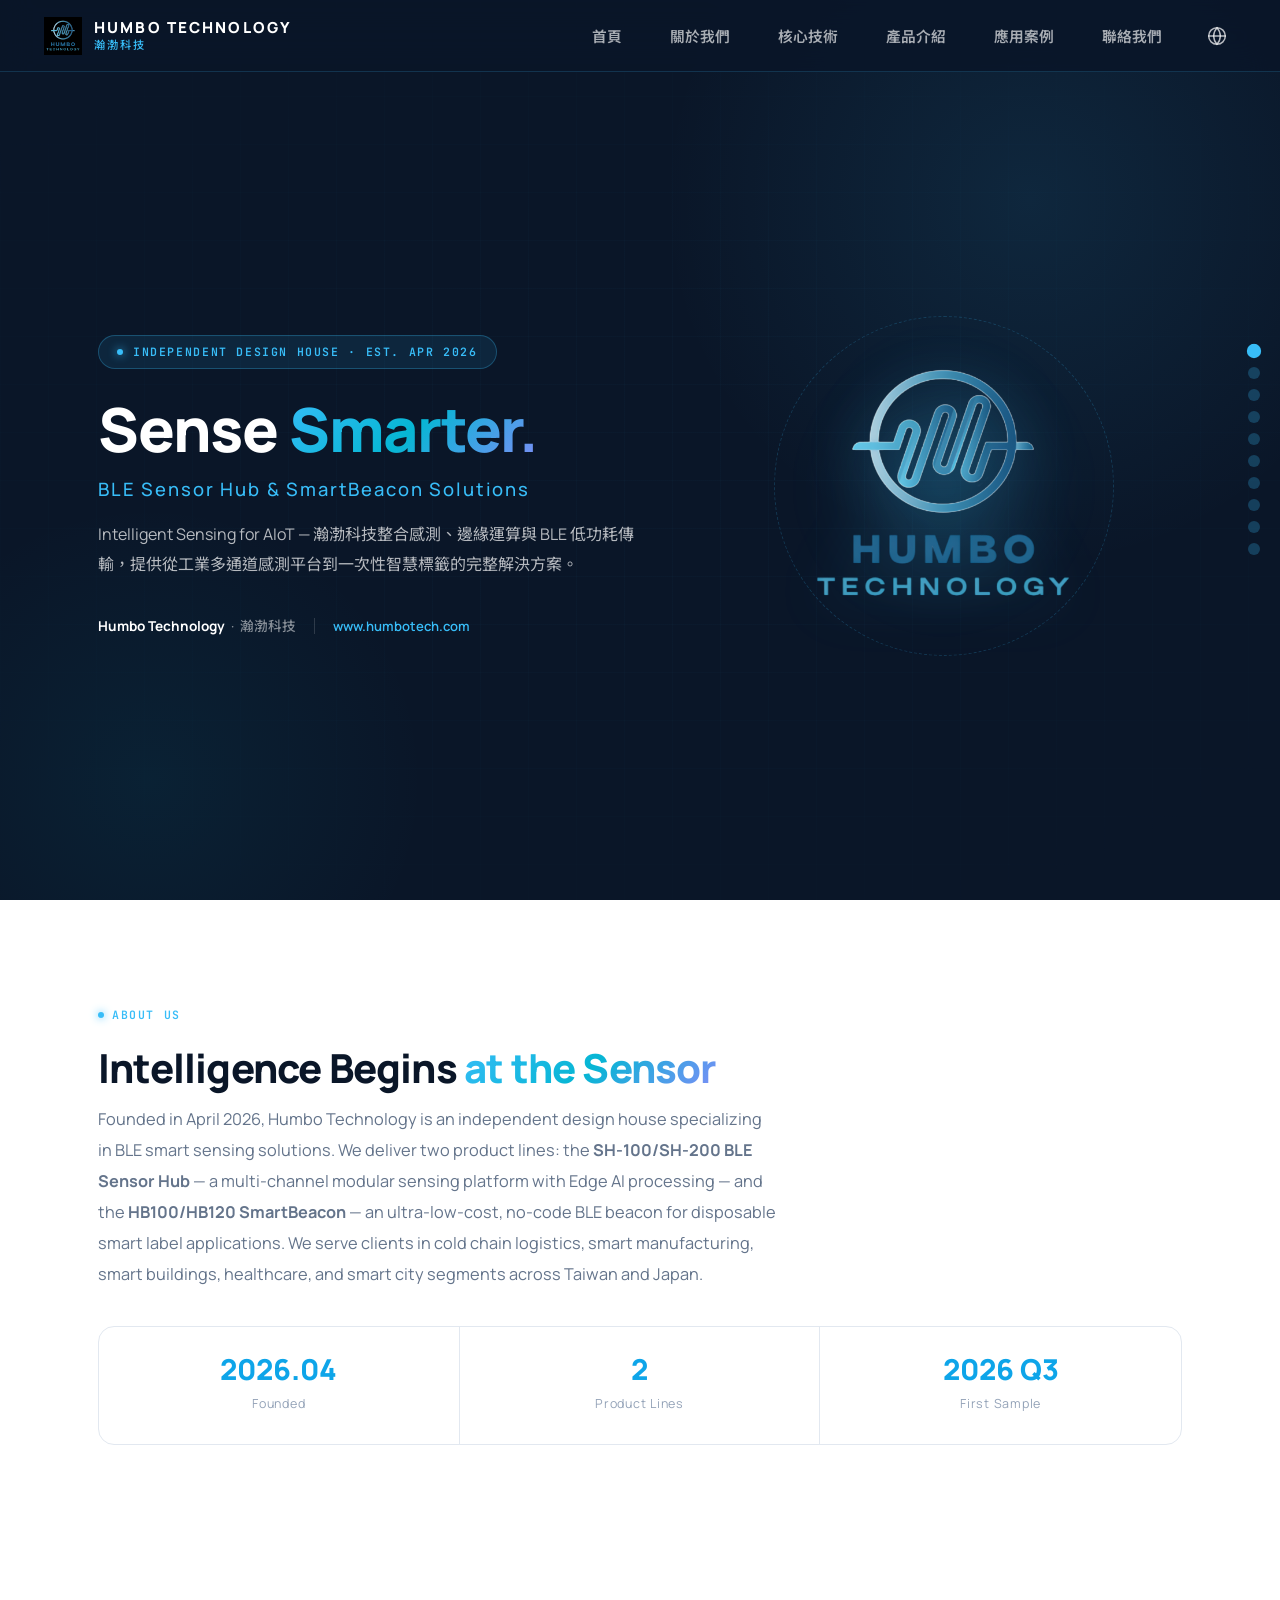
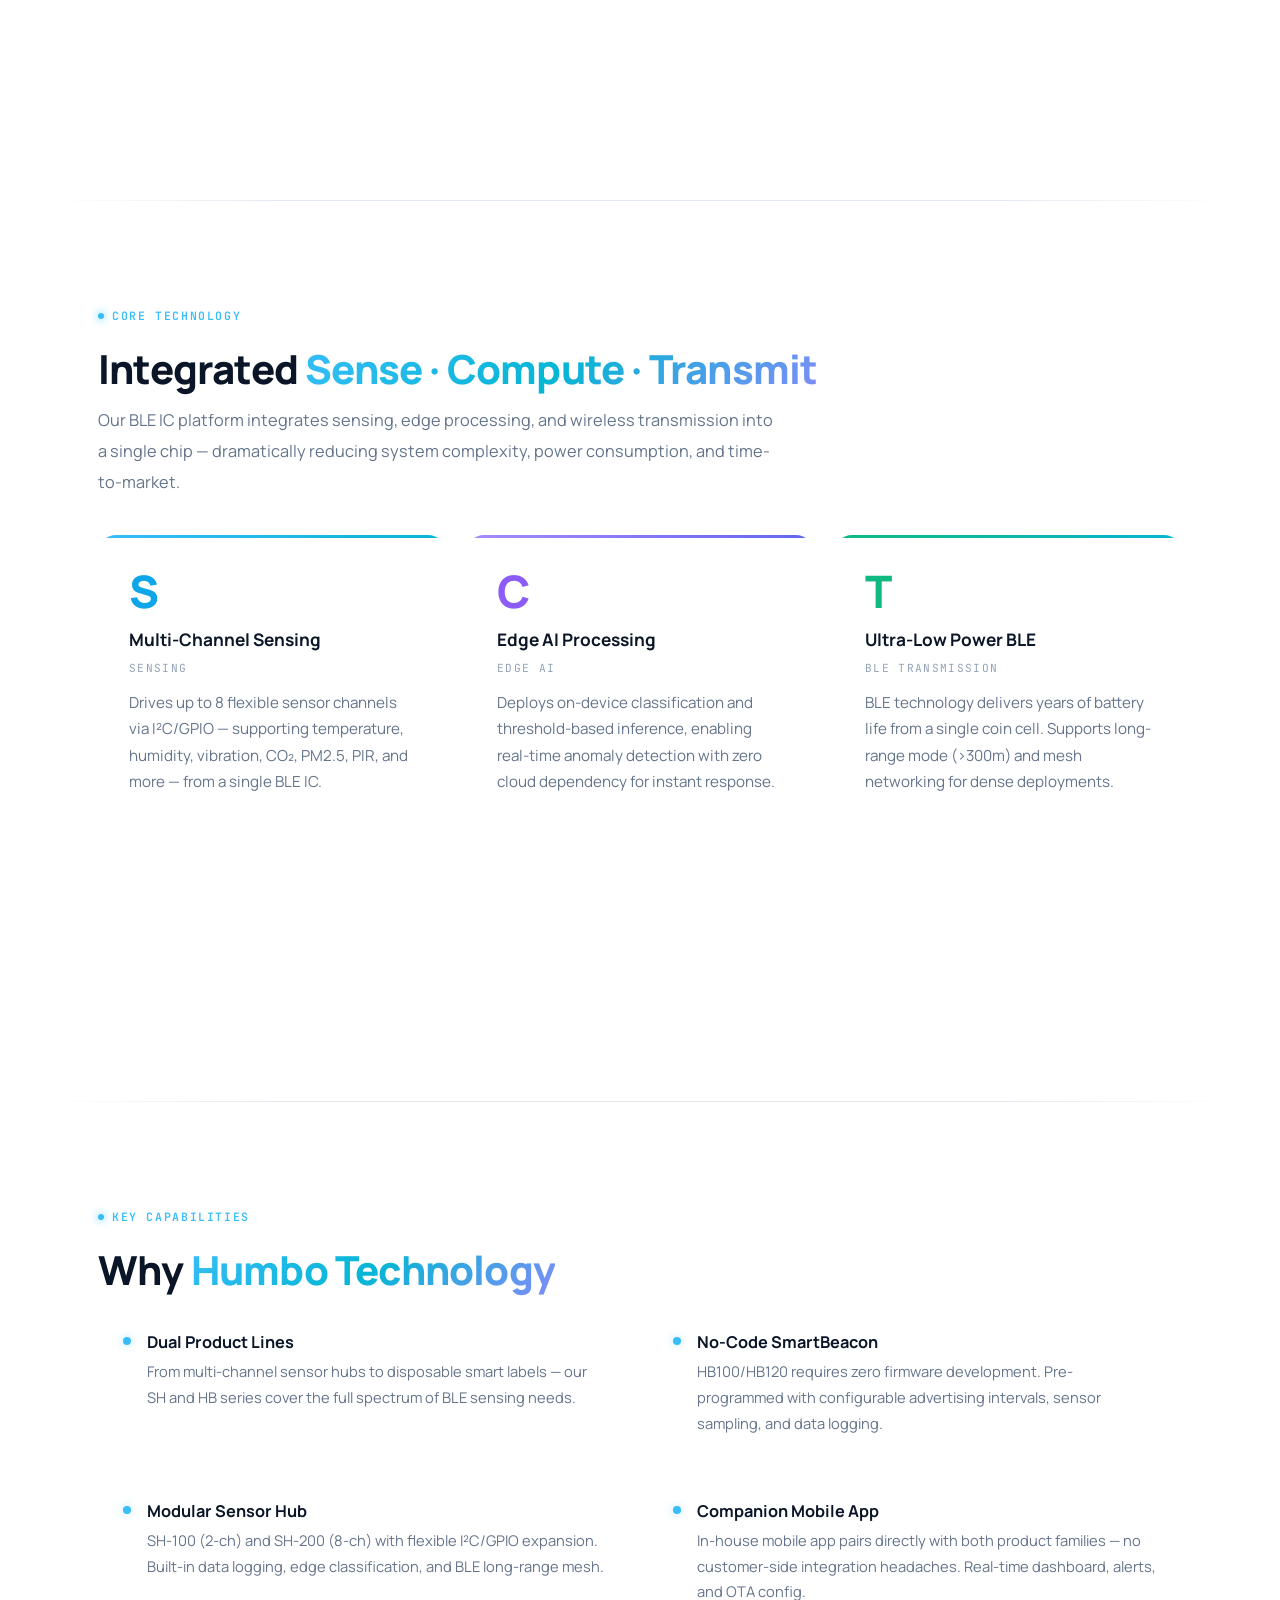
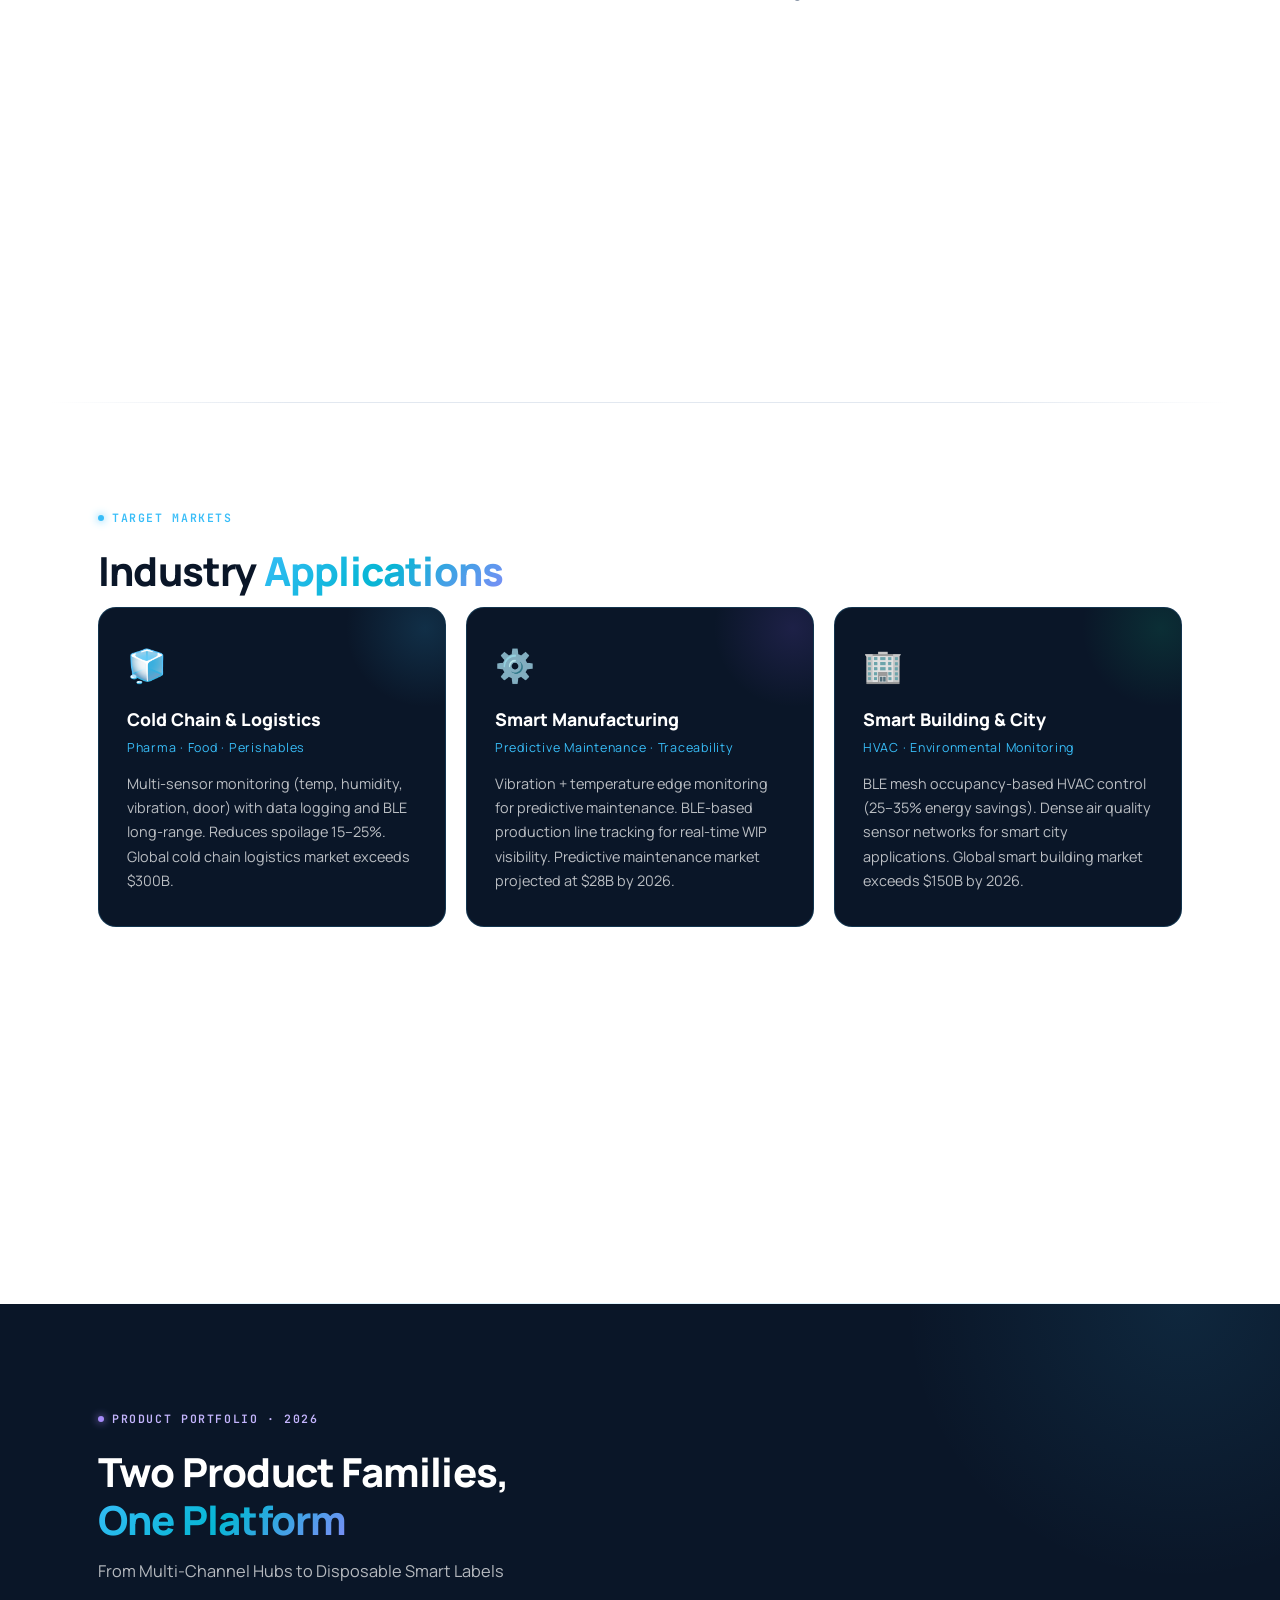
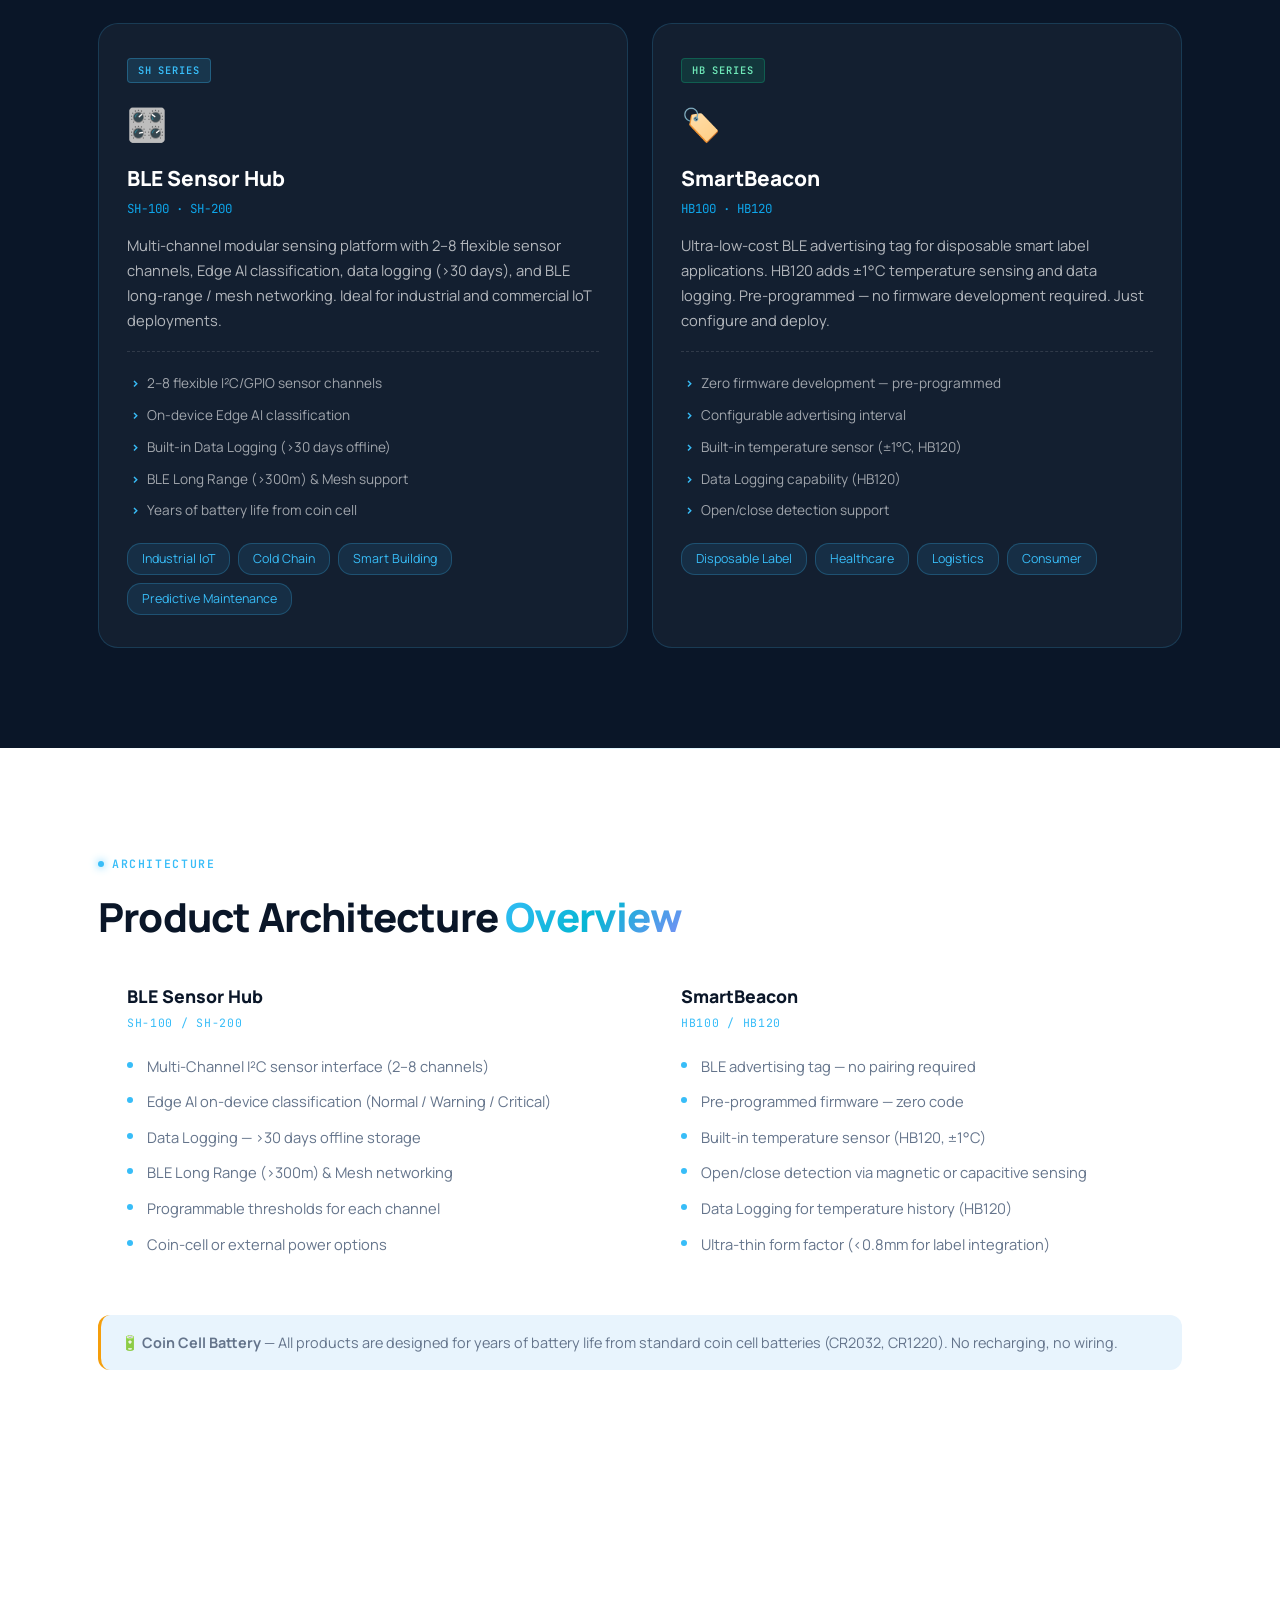
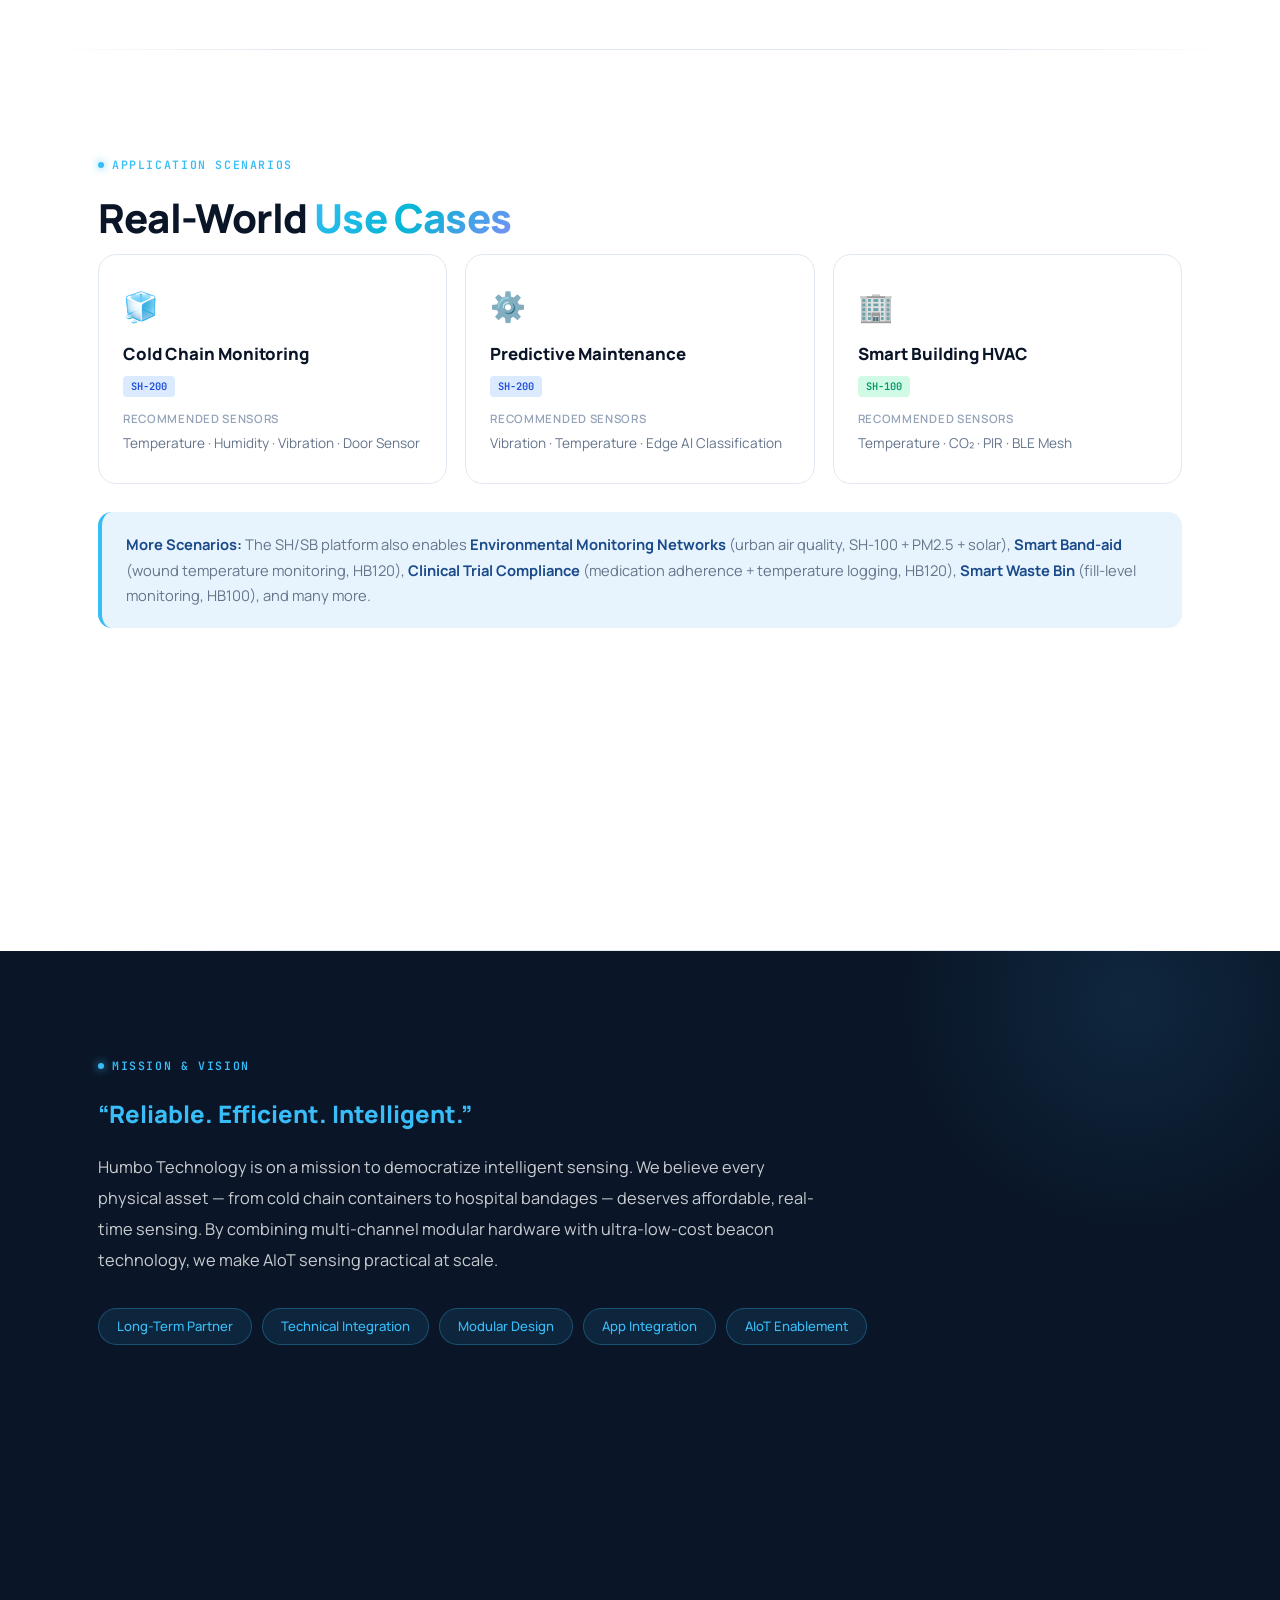
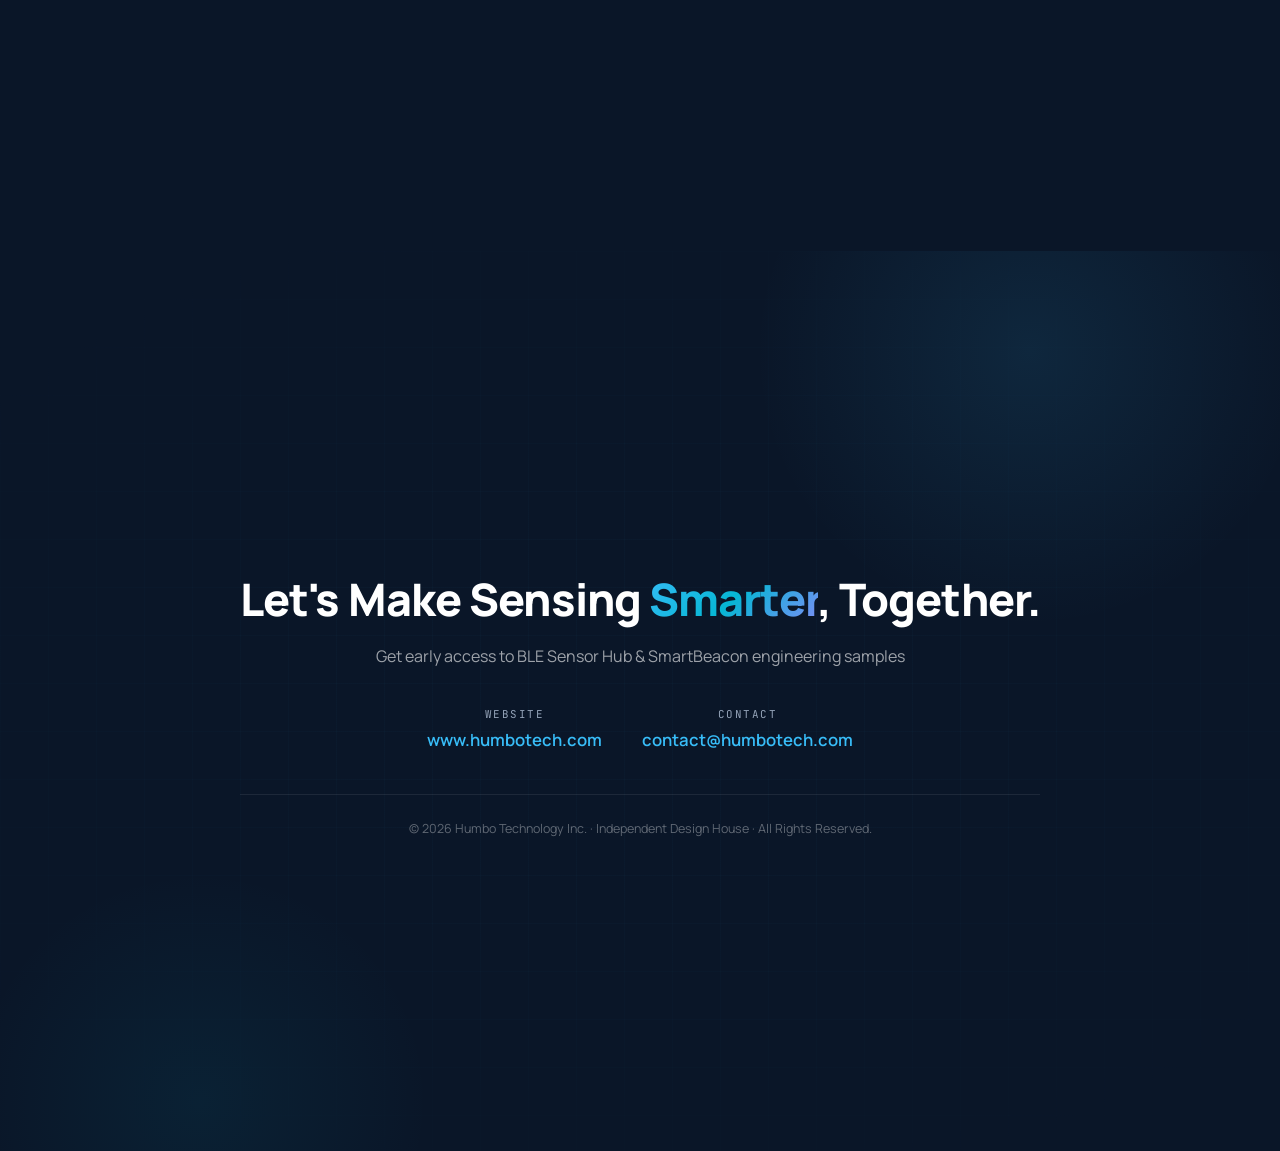
==== commit f2642d31: "Use earth to select the language" ====
--- a/Humbo_Company_Profile.html
+++ b/Humbo_Company_Profile.html
@@ -366,10 +366,20 @@
       <button onclick="scrollToSlide('s8')" data-i18n="nav.scenarios">應用案例</button>
       <button onclick="scrollToSlide('s10')" data-i18n="nav.contact">聯絡我們</button>
       
-      <div class="lang-switcher" role="group" aria-label="Language">
-        <button data-lang="zh" onclick="setLang('zh')" class="active">中</button>
-        <button data-lang="en" onclick="setLang('en')">EN</button>
-        <button data-lang="ja" onclick="setLang('ja')">日</button>
+      </div>
+    
+    <div class="lang-dropdown">
+      <button class="lang-btn" onclick="toggleLangDropdown(event)" aria-label="Select Language">
+        <svg class="globe-icon" viewBox="0 0 24 24" fill="none" stroke="currentColor" stroke-width="1.8" stroke-linecap="round" stroke-linejoin="round">
+          <circle cx="12" cy="12" r="10"></circle>
+          <line x1="2" y1="12" x2="22" y2="12"></line>
+          <path d="M12 2a15.3 15.3 0 0 1 4 10 15.3 15.3 0 0 1-4 10 15.3 15.3 0 0 1-4-10 15.3 15.3 0 0 1 4-10z"></path>
+        </svg>
+      </button>
+      <div class="lang-dropdown-menu" id="langDropdownMenu">
+        <button data-lang="zh" onclick="setLang('zh')">繁體中文</button>
+        <button data-lang="en" onclick="setLang('en')">English</button>
+        <button data-lang="ja" onclick="setLang('ja')">日本語</button>
       </div>
     </div>
     
@@ -915,6 +925,19 @@
 
 let currentLang = 'zh';
 
+function toggleLangDropdown(event) {
+  event.stopPropagation();
+  const dropdown = document.querySelector('.lang-dropdown');
+  if (dropdown) dropdown.classList.toggle('active');
+}
+
+document.addEventListener('click', function(event) {
+  const dropdown = document.querySelector('.lang-dropdown');
+  if (dropdown && !dropdown.contains(event.target)) {
+    dropdown.classList.remove('active');
+  }
+});
+
 function toggleMobileMenu() {
   document.getElementById('hamburgerMenu').classList.toggle('active');
   document.querySelector('.nav-links').classList.toggle('active');
@@ -950,7 +973,7 @@
       el.innerHTML = I18N[lang][key];
     }
   });
-  document.querySelectorAll('.lang-switcher button').forEach(btn => {
+  document.querySelectorAll('.lang-dropdown-menu button').forEach(btn => {
     btn.classList.toggle('active', btn.getAttribute('data-lang') === lang);
   });
   document.documentElement.lang = lang === 'zh' ? 'zh-TW' : lang;
--- a/theme.css
+++ b/theme.css
@@ -202,6 +202,7 @@
   display: flex;
   align-items: center;
   gap: 8px;
+  margin-left: auto;
 }
 
 .nav-links a, .nav-links button {
@@ -228,40 +229,88 @@
   background: rgba(56, 189, 248, 0.12);
 }
 
-/* Language Switcher */
-.lang-switcher {
-  display: flex;
-  align-items: center;
-  gap: 2px;
-  background: rgba(255, 255, 255, 0.05);
-  border: 1px solid rgba(56, 189, 248, 0.2);
-  border-radius: 24px;
-  padding: 3px;
-  margin-left: 12px;
-}
-
-.lang-switcher button {
+/* Globe Language Switcher Dropdown */
+.lang-dropdown {
+  position: relative;
+  display: inline-block;
+  margin-left: 16px;
+}
+
+.lang-btn {
   background: none;
   border: none;
-  cursor: pointer;
-  padding: 5px 12px;
-  border-radius: 20px;
-  color: rgba(255, 255, 255, 0.6);
-  font-family: 'Manrope', sans-serif;
-  font-size: 0.78rem;
+  color: rgba(255, 255, 255, 0.7);
+  cursor: pointer;
+  padding: 8px;
+  display: flex;
+  align-items: center;
+  justify-content: center;
+  border-radius: 50%;
+  transition: all 0.3s ease;
+  width: 38px;
+  height: 38px;
+}
+
+.lang-btn:hover, .lang-dropdown.active .lang-btn {
+  color: var(--accent);
+  background: rgba(56, 189, 248, 0.08);
+}
+
+.lang-btn svg.globe-icon {
+  width: 20px;
+  height: 20px;
+}
+
+.lang-dropdown-menu {
+  display: none;
+  position: absolute;
+  top: 100%;
+  right: 0;
+  margin-top: 8px;
+  background: rgba(10, 25, 47, 0.95);
+  border: 1px solid rgba(56, 189, 248, 0.2);
+  border-radius: 12px;
+  padding: 8px 0;
+  min-width: 130px;
+  box-shadow: 0 10px 25px rgba(0, 0, 0, 0.5);
+  backdrop-filter: blur(12px);
+  -webkit-backdrop-filter: blur(12px);
+  z-index: 1100;
+  transform: translateY(10px);
+  opacity: 0;
+  transition: opacity 0.3s ease, transform 0.3s ease;
+}
+
+.lang-dropdown.active .lang-dropdown-menu {
+  display: block;
+  transform: translateY(0);
+  opacity: 1;
+}
+
+.lang-dropdown-menu button {
+  display: block;
+  width: 100%;
+  padding: 10px 16px;
+  background: none;
+  border: none;
+  text-align: left;
+  color: rgba(255, 255, 255, 0.8);
+  font-family: 'Noto Sans TC', sans-serif;
+  font-size: 0.85rem;
+  font-weight: 500;
+  cursor: pointer;
+  transition: all 0.2s ease;
+}
+
+.lang-dropdown-menu button:hover {
+  color: var(--accent);
+  background: rgba(56, 189, 248, 0.08);
+}
+
+.lang-dropdown-menu button.active {
+  color: var(--accent);
   font-weight: 700;
-  transition: var(--transition);
-}
-
-.lang-switcher button:hover {
-  color: var(--white);
-  background: rgba(56, 189, 248, 0.08);
-}
-
-.lang-switcher button.active {
-  background: linear-gradient(135deg, var(--accent), var(--teal));
-  color: var(--navy);
-  box-shadow: 0 2px 10px rgba(56, 189, 248, 0.3);
+  background: rgba(56, 189, 248, 0.12);
 }
 
 /* Hamburger mobile menu button */
@@ -324,16 +373,9 @@
     border-radius: 8px;
   }
 
-  .lang-switcher {
-    margin-left: 0;
-    margin-top: 16px;
-    width: 100%;
-    justify-content: space-between;
-  }
-
-  .lang-switcher button {
-    flex: 1;
-    text-align: center;
+  .lang-dropdown {
+    margin-left: auto;
+    margin-right: 16px;
   }
 }
 
